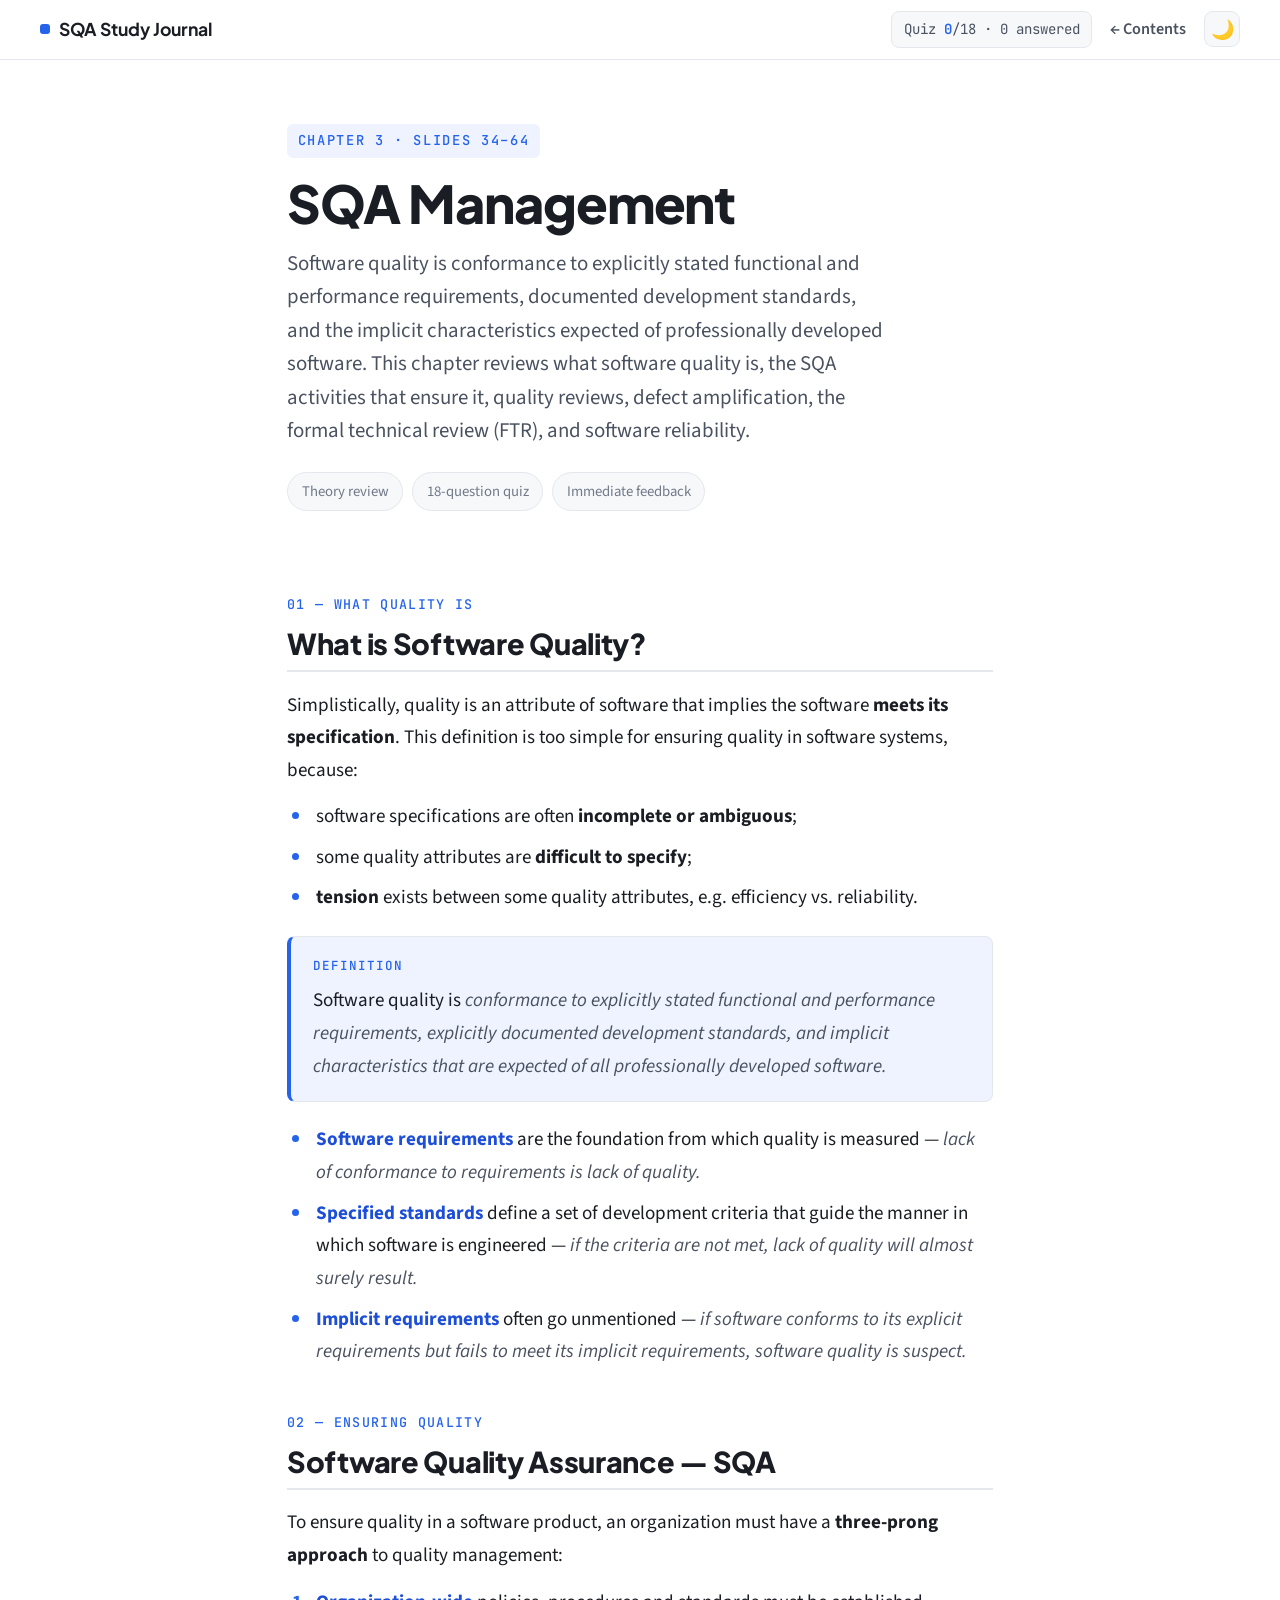
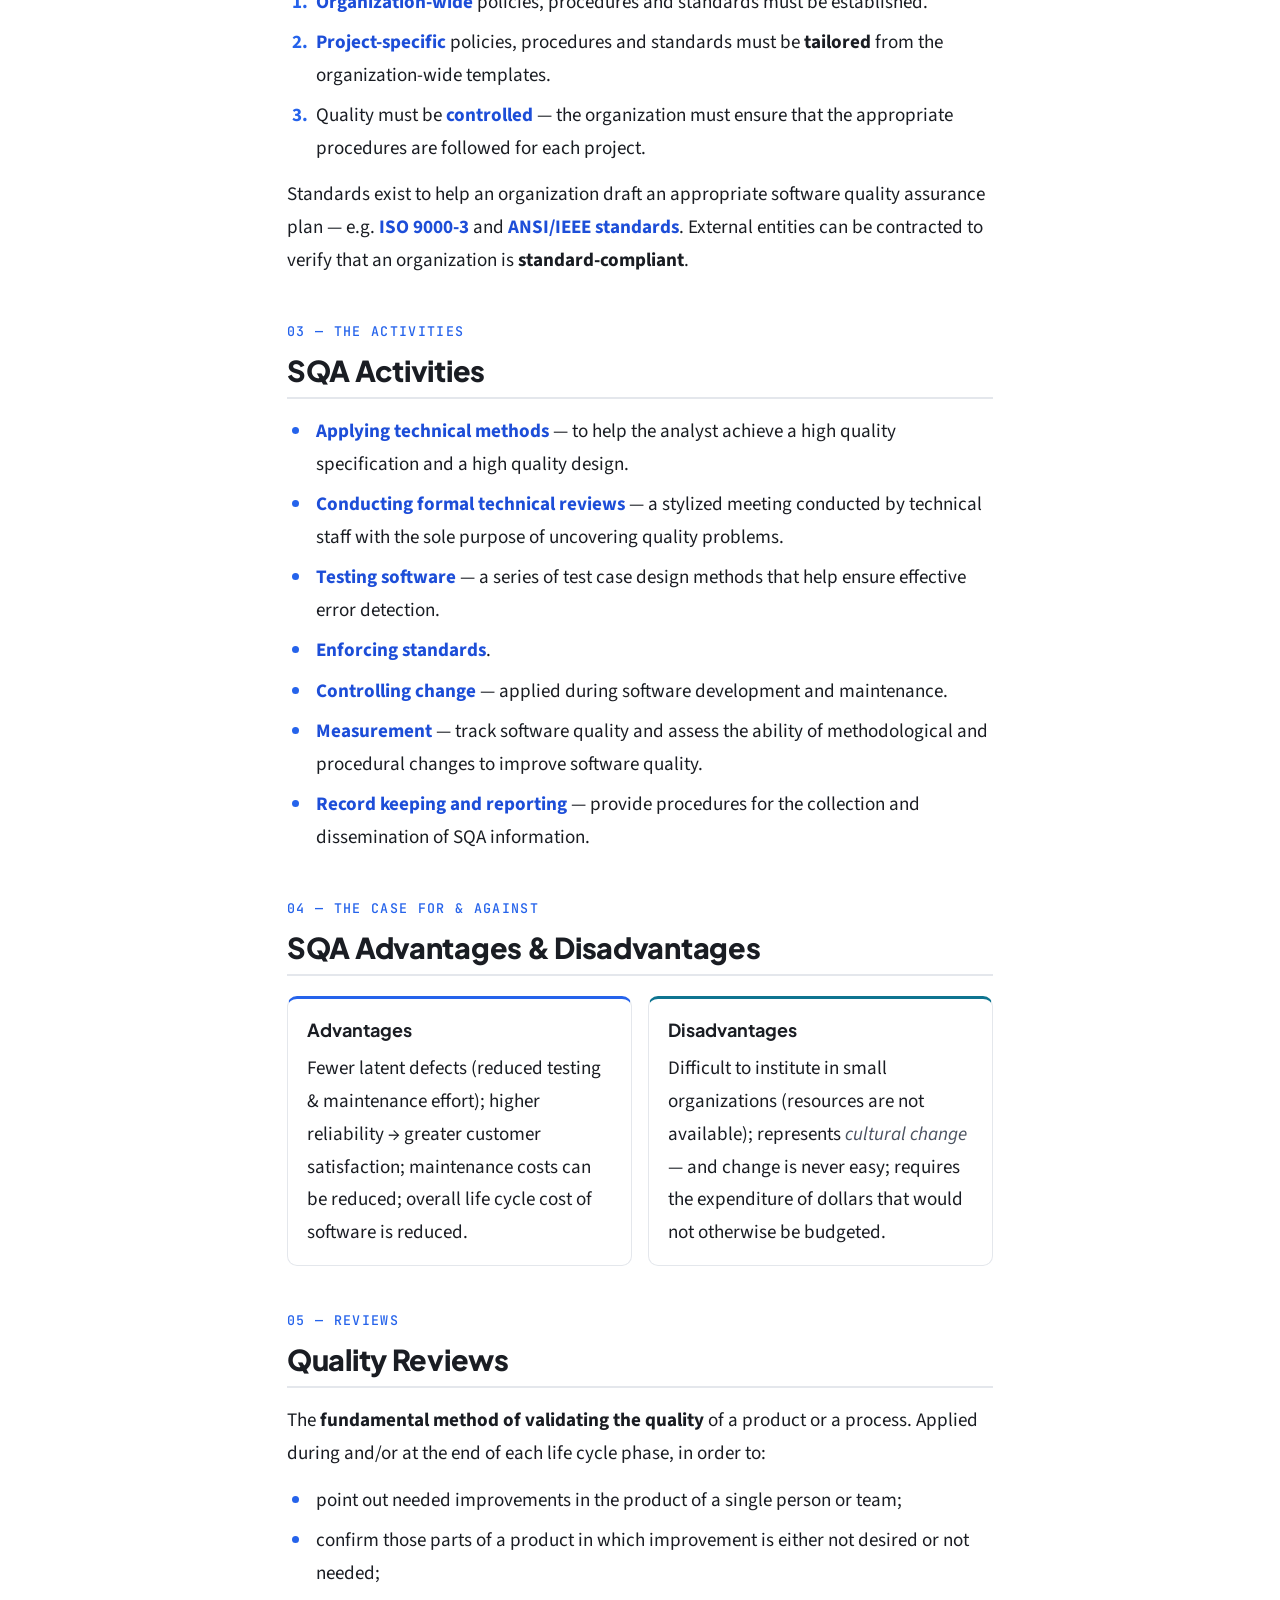
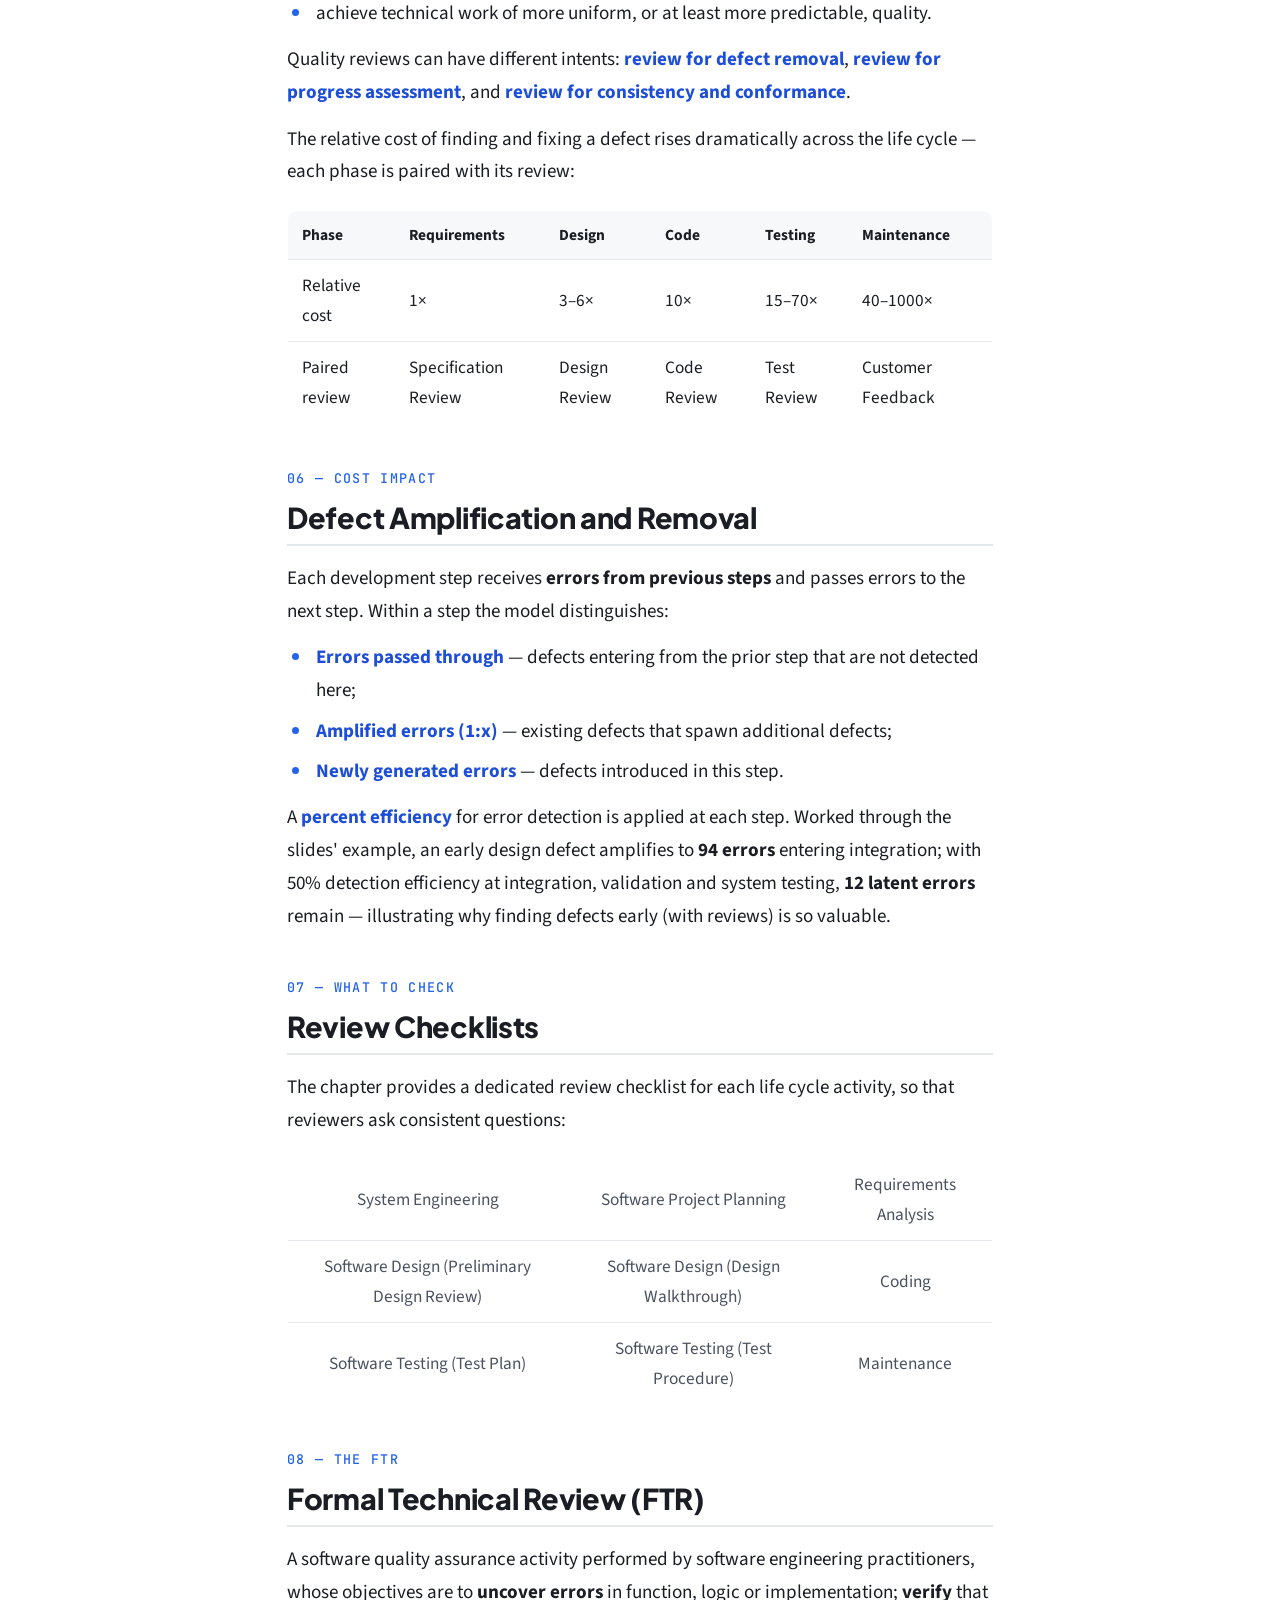
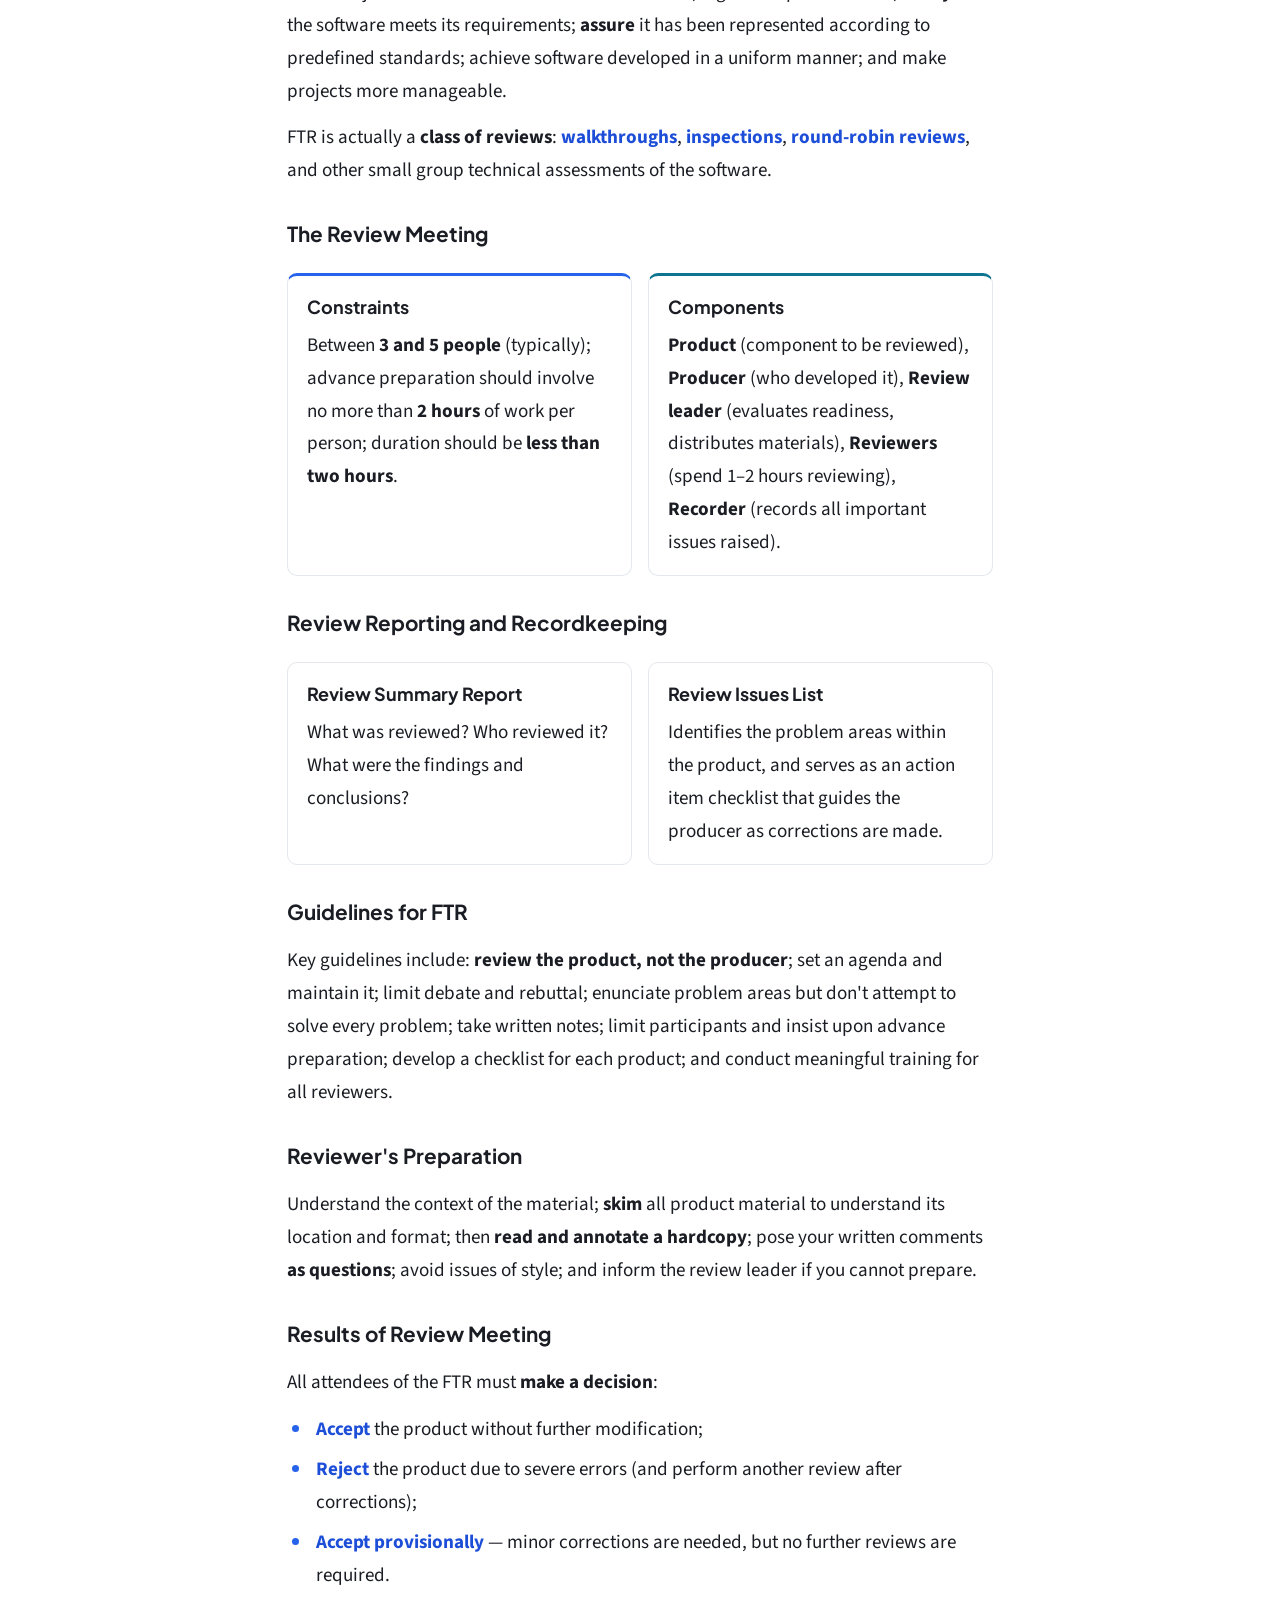
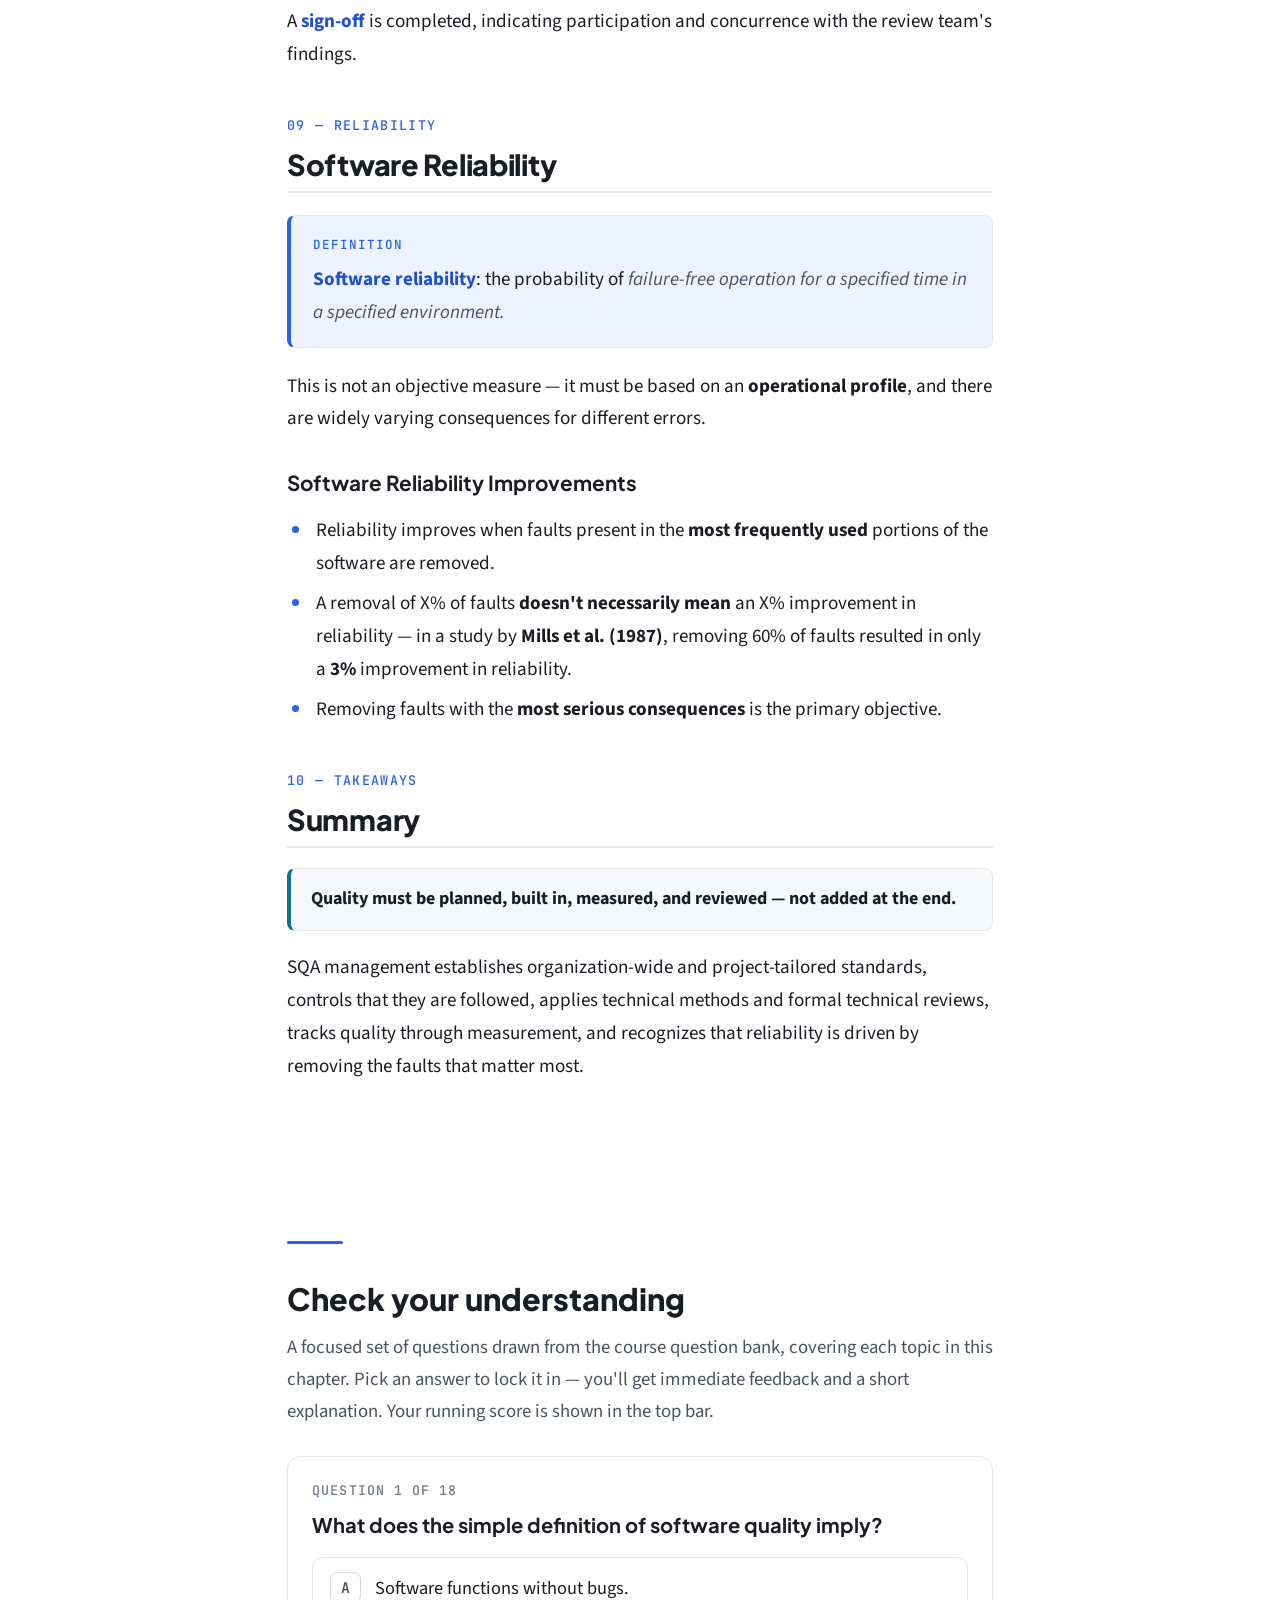
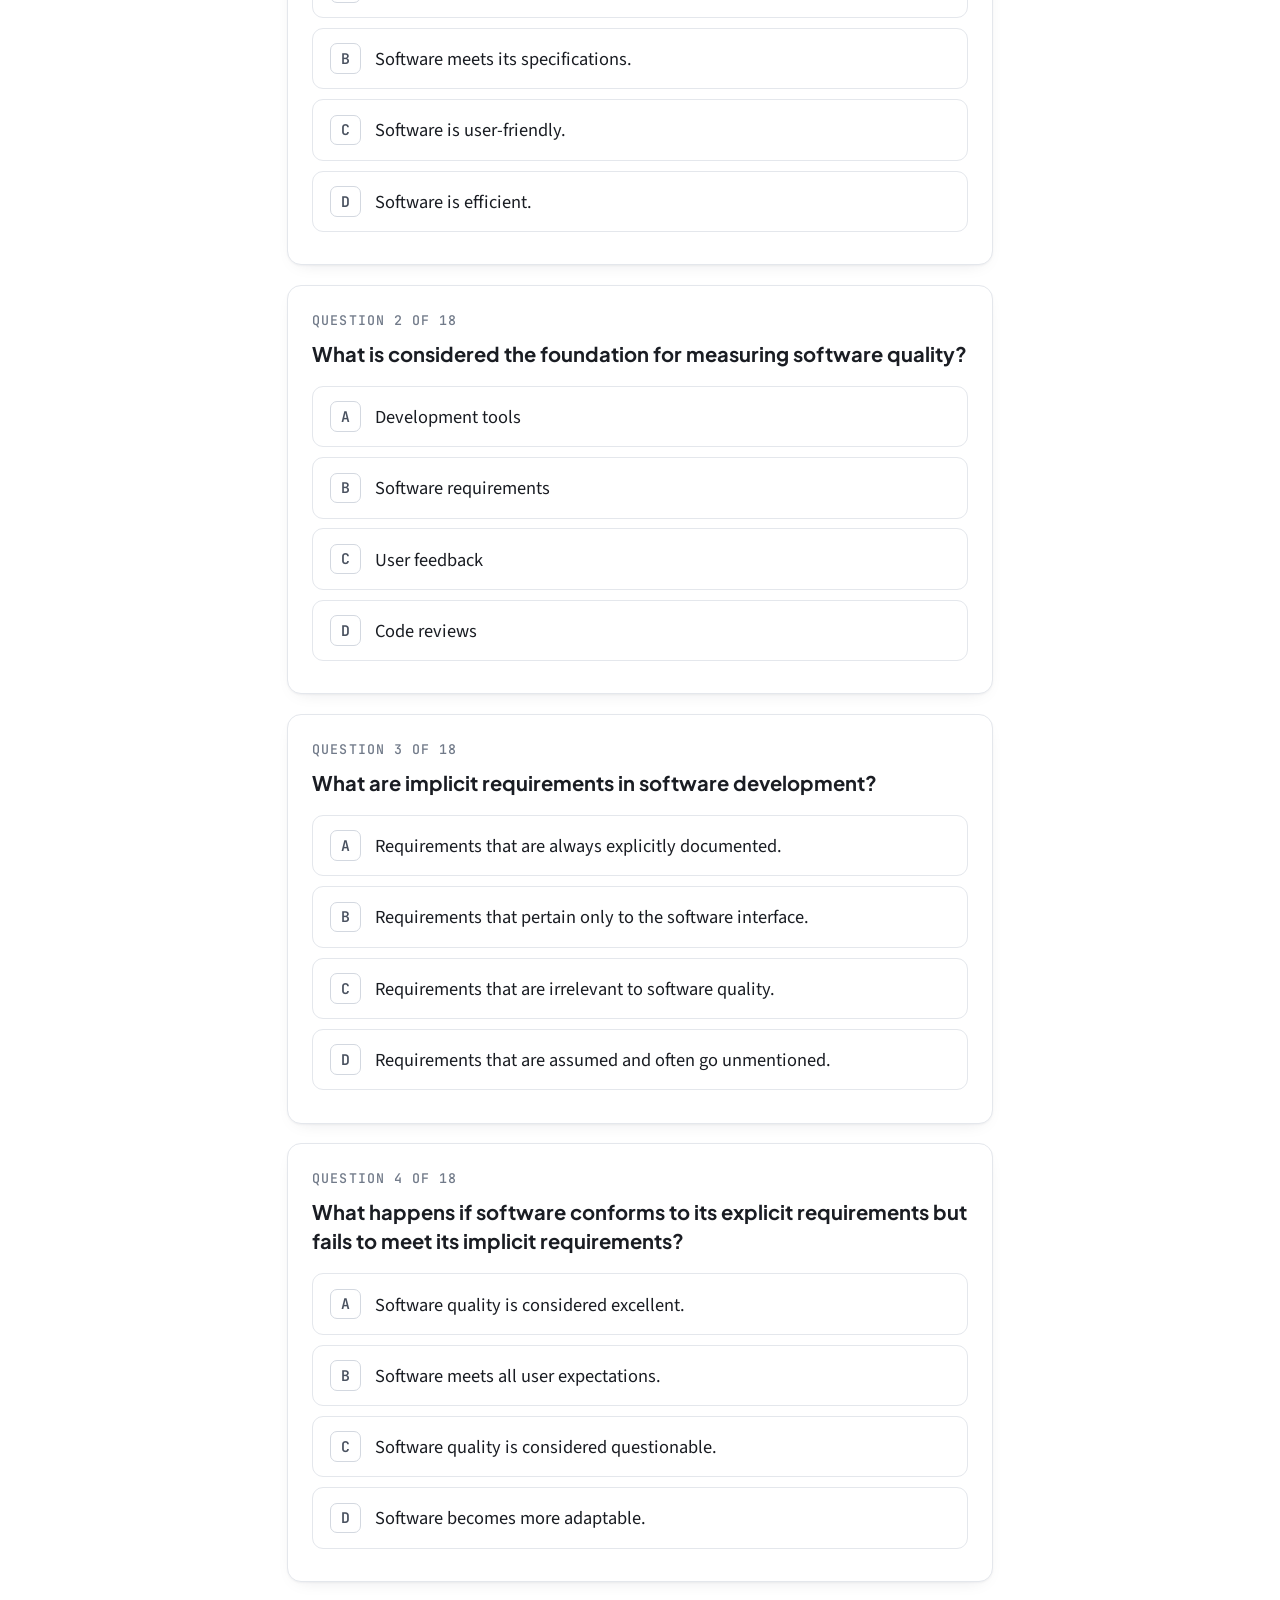
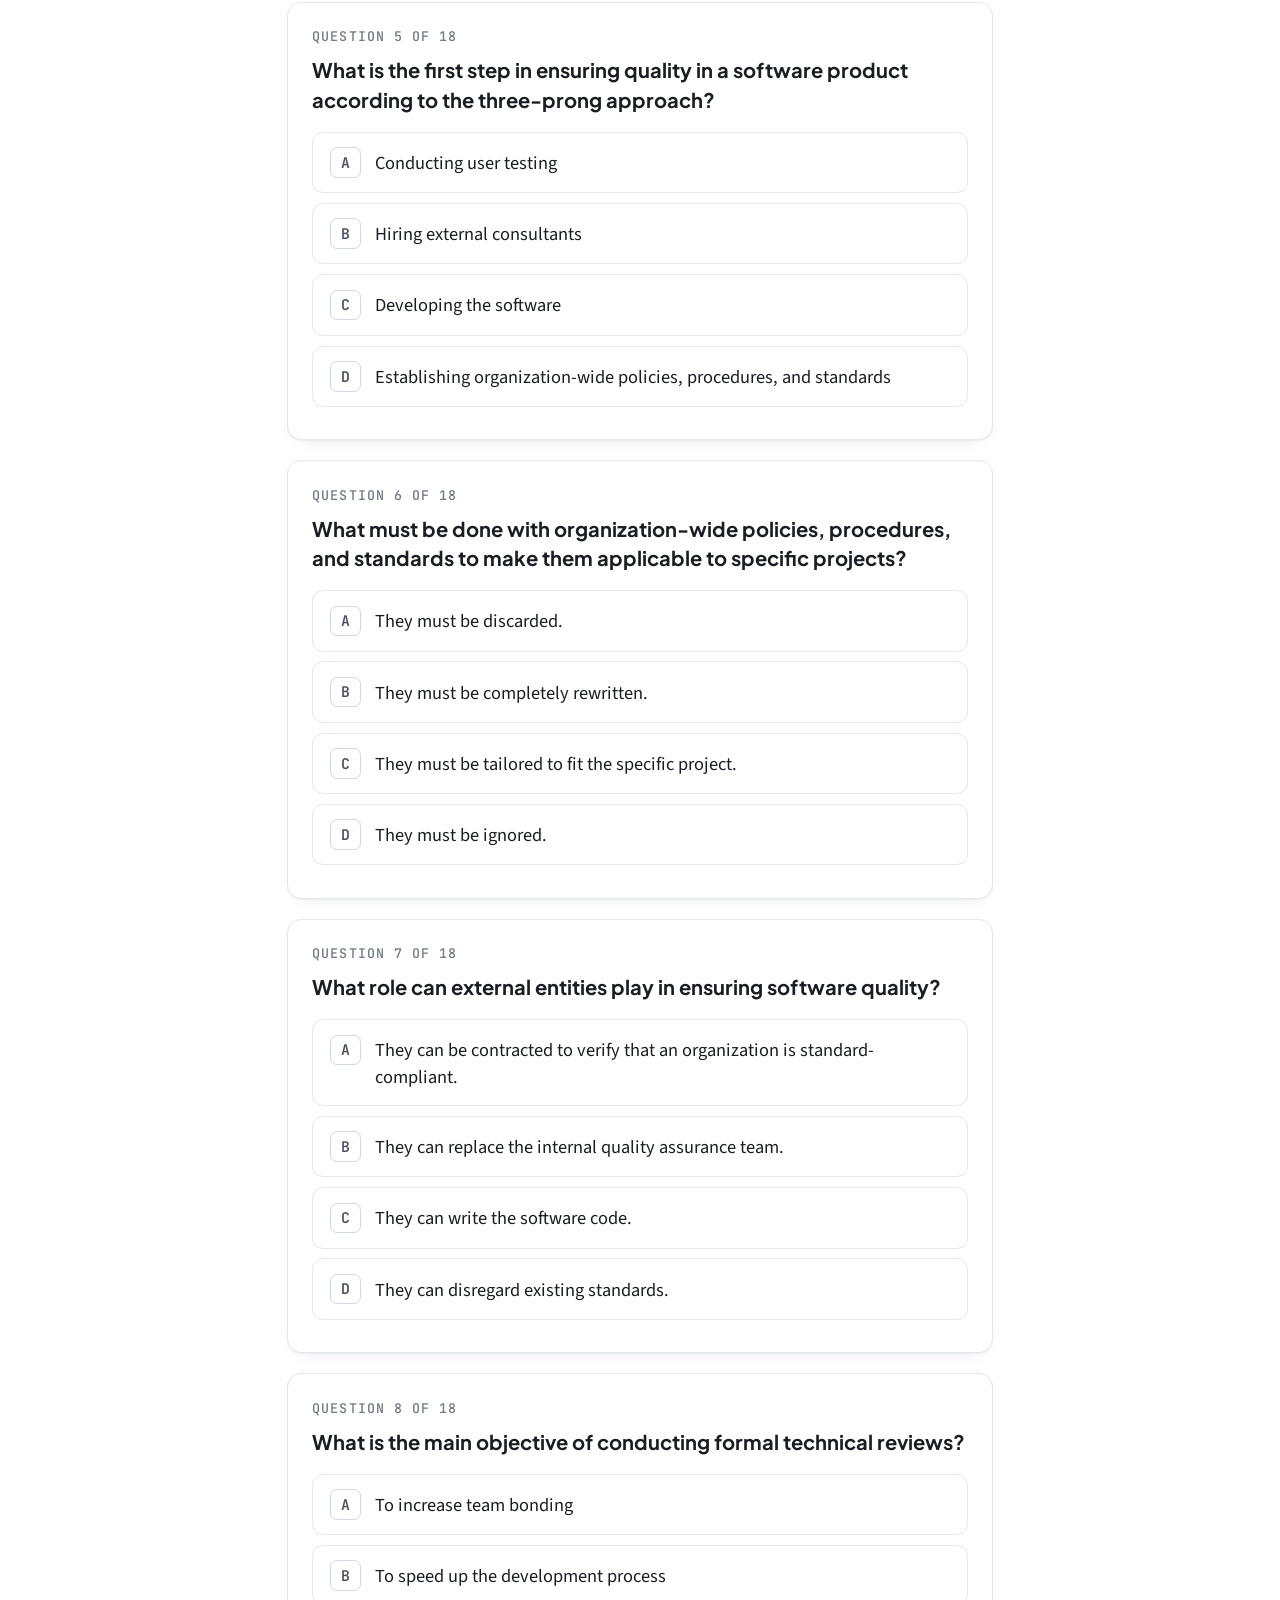
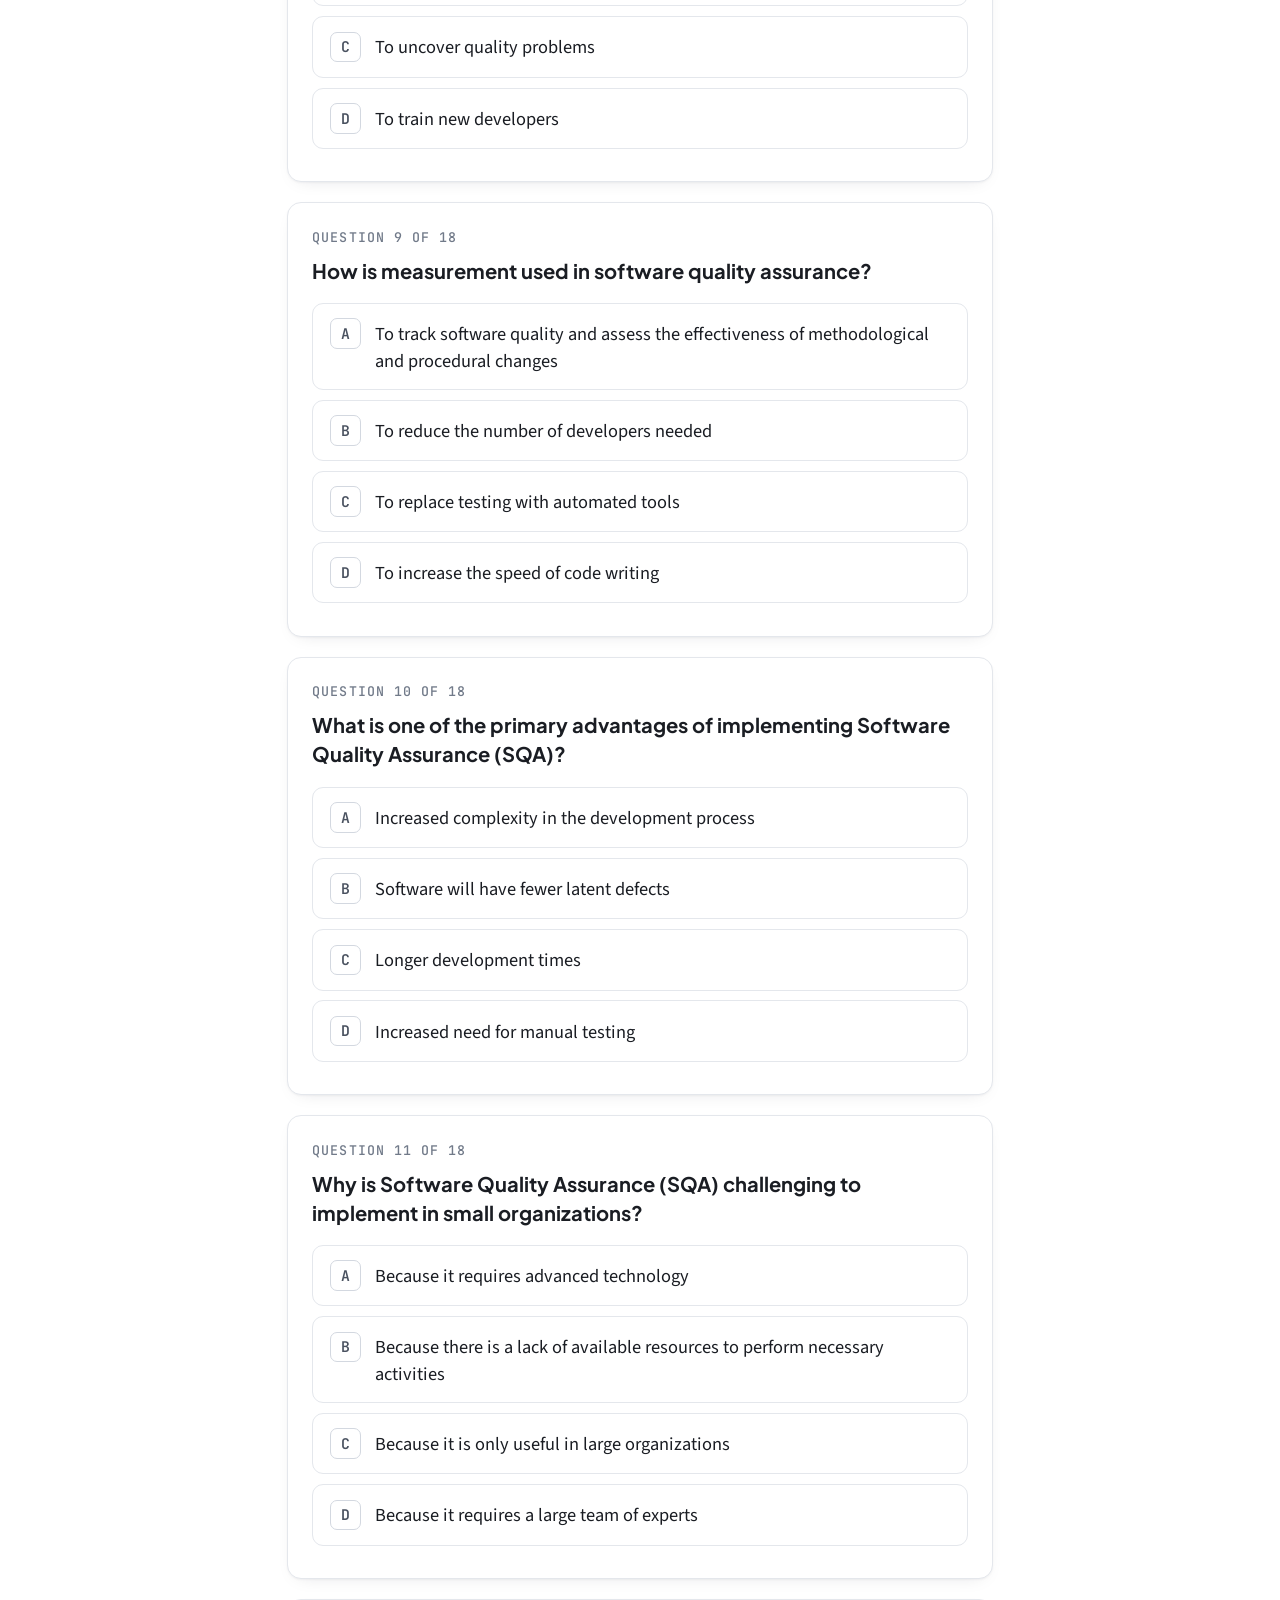
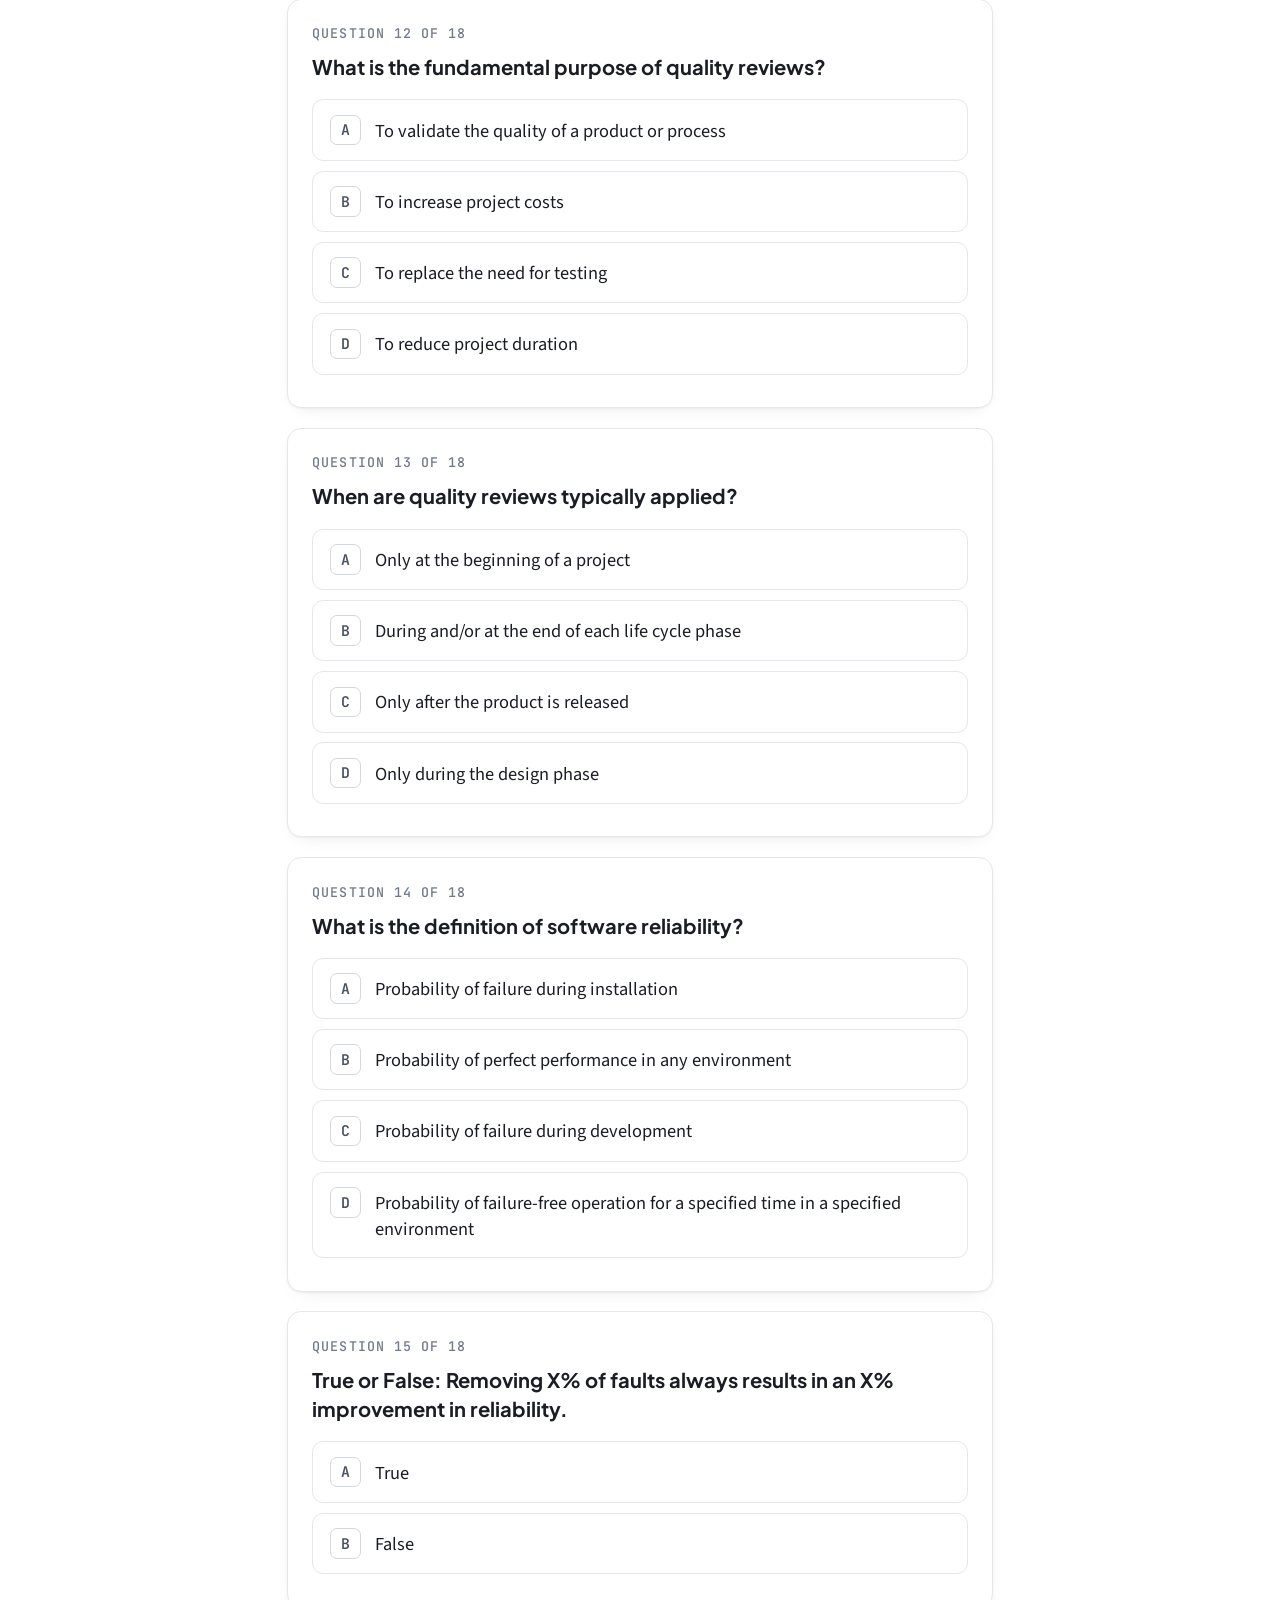
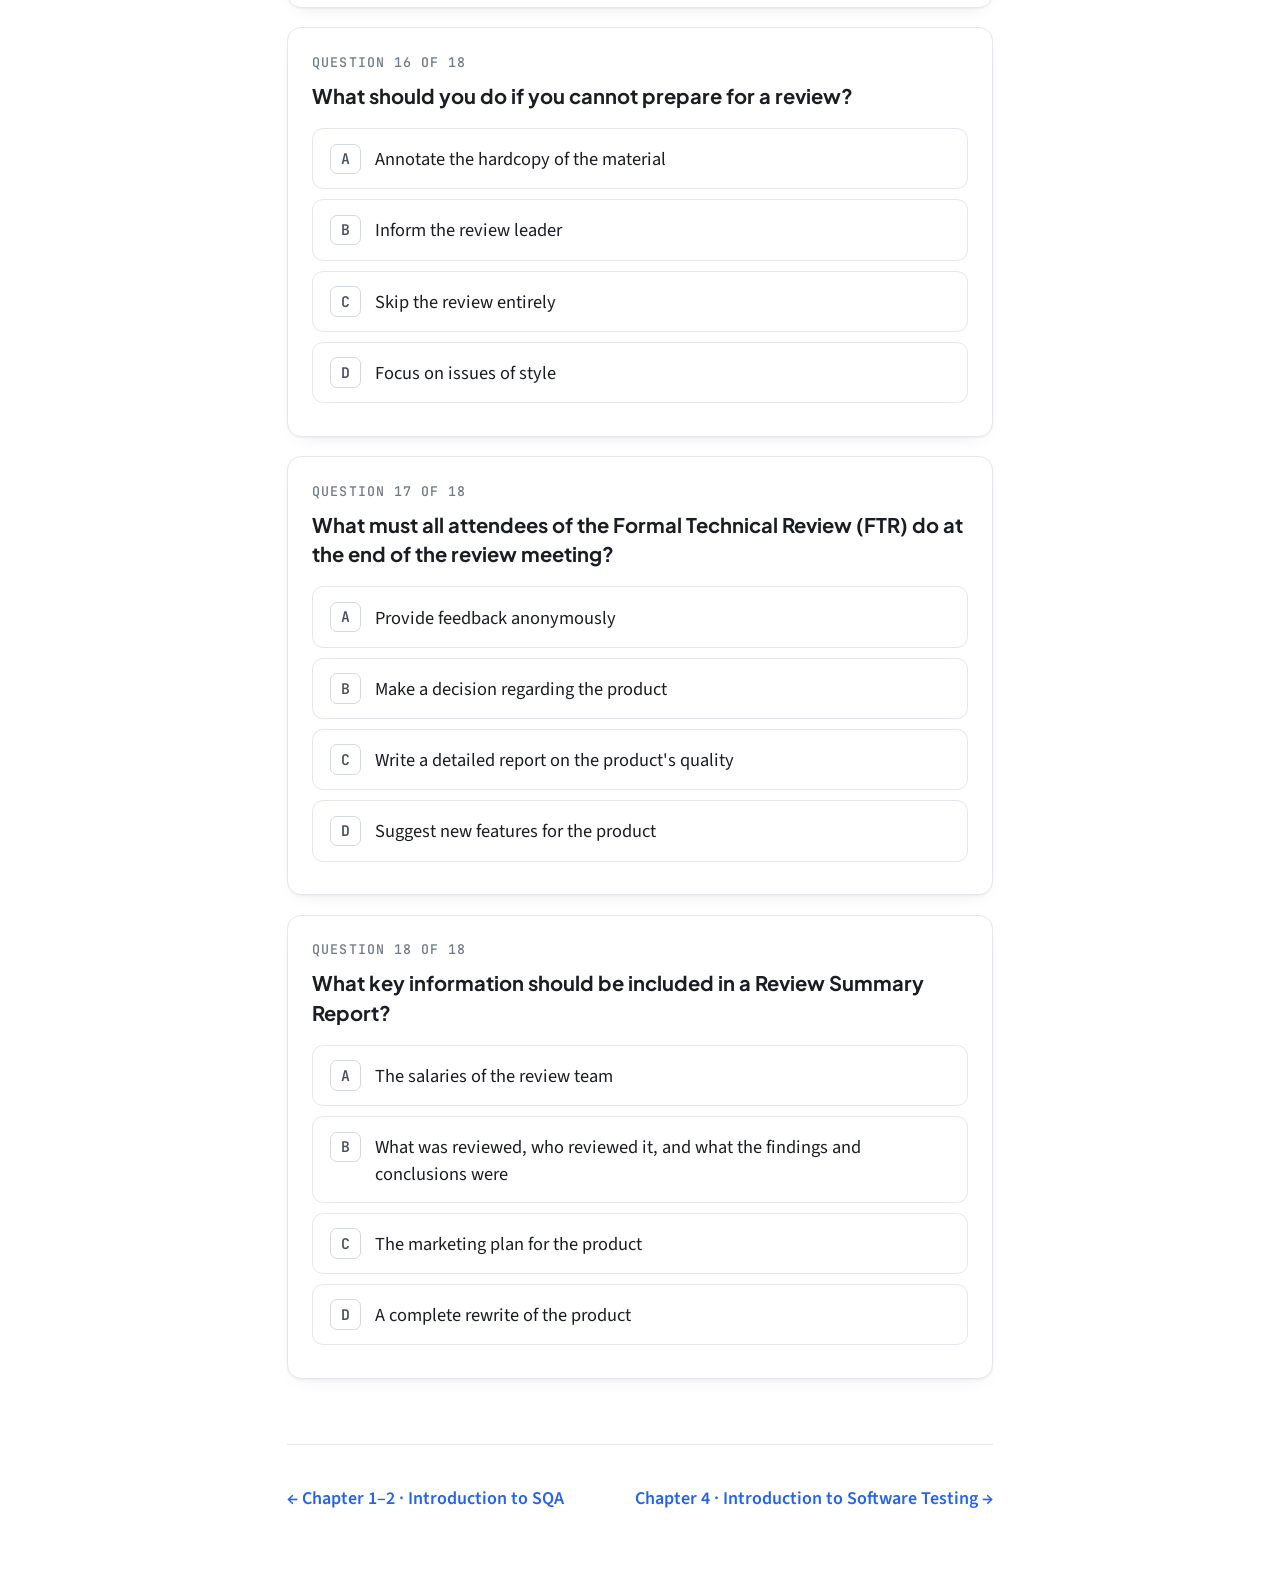
==== chapter-03-sqa-management.html @ 641110a7 "Initial commit Co-Authored-By: Claude Opus 4.8 (1M context) <noreply@anthropic.com>" ====
<!DOCTYPE html>
<html lang="en">
<head>
<meta charset="UTF-8">
<meta name="viewport" content="width=device-width, initial-scale=1.0">
<title>Ch.3 · SQA Management — SQA Study Journal</title>
<link rel="stylesheet" href="styles.css">
<script src="theme.js"></script>
</head>
<body>
<div class="reading-progress" id="rprog"></div>

<header class="topbar">
  <a class="brand" href="index.html"><span class="dot"></span>SQA&nbsp;Study&nbsp;Journal</a>
  <span class="spacer"></span>
  <span class="score-chip" id="scoreChip">Quiz <b>0</b>/0</span>
  <a class="back" href="index.html">← Contents</a>
  <button class="theme-toggle" id="themeToggle" type="button" aria-label="Chuyển Sáng/Tối" title="Sáng / Tối">
    <span class="moon">🌙</span><span class="sun">☀️</span>
  </button>
</header>

<main class="wrap">

  <!-- ===================== HERO ===================== -->
  <section class="hero reveal">
    <p class="eyebrow">Chapter 3 · Slides 34–64</p>
    <h1>SQA Management</h1>
    <p class="lede">Software quality is conformance to explicitly stated functional and
       performance requirements, documented development standards, and the implicit
       characteristics expected of professionally developed software. This chapter
       reviews what software quality is, the SQA activities that ensure it, quality
       reviews, defect amplification, the formal technical review (FTR), and software
       reliability.</p>
    <div class="meta">
      <span>Theory review</span>
      <span>18-question quiz</span>
      <span>Immediate feedback</span>
    </div>
  </section>

  <!-- ===================== THEORY ===================== -->
  <article class="theory">

    <section class="sec">
      <p class="kicker">01 — What Quality Is</p>
      <h2>What is Software Quality?</h2>
      <p>Simplistically, quality is an attribute of software that implies the software
         <strong>meets its specification</strong>. This definition is too simple for
         ensuring quality in software systems, because:</p>
      <ul>
        <li>software specifications are often <strong>incomplete or ambiguous</strong>;</li>
        <li>some quality attributes are <strong>difficult to specify</strong>;</li>
        <li><strong>tension</strong> exists between some quality attributes, e.g. efficiency vs. reliability.</li>
      </ul>
      <div class="def">
        <span class="label">Definition</span>
        <p>Software quality is <em>conformance to explicitly stated functional and
           performance requirements, explicitly documented development standards, and
           implicit characteristics that are expected of all professionally developed
           software.</em></p>
      </div>
      <ul>
        <li><span class="term">Software requirements</span> are the foundation from which quality is measured — <em>lack of conformance to requirements is lack of quality.</em></li>
        <li><span class="term">Specified standards</span> define a set of development criteria that guide the manner in which software is engineered — <em>if the criteria are not met, lack of quality will almost surely result.</em></li>
        <li><span class="term">Implicit requirements</span> often go unmentioned — <em>if software conforms to its explicit requirements but fails to meet its implicit requirements, software quality is suspect.</em></li>
      </ul>
    </section>

    <section class="sec">
      <p class="kicker">02 — Ensuring Quality</p>
      <h2>Software Quality Assurance — SQA</h2>
      <p>To ensure quality in a software product, an organization must have a
         <strong>three-prong approach</strong> to quality management:</p>
      <ol>
        <li><span class="term">Organization-wide</span> policies, procedures and standards must be established.</li>
        <li><span class="term">Project-specific</span> policies, procedures and standards must be <strong>tailored</strong> from the organization-wide templates.</li>
        <li>Quality must be <span class="term">controlled</span> — the organization must ensure that the appropriate procedures are followed for each project.</li>
      </ol>
      <p>Standards exist to help an organization draft an appropriate software quality
         assurance plan — e.g. <span class="term">ISO 9000-3</span> and
         <span class="term">ANSI/IEEE standards</span>. External entities can be
         contracted to verify that an organization is <strong>standard-compliant</strong>.</p>
    </section>

    <section class="sec">
      <p class="kicker">03 — The Activities</p>
      <h2>SQA Activities</h2>
      <ul>
        <li><span class="term">Applying technical methods</span> — to help the analyst achieve a high quality specification and a high quality design.</li>
        <li><span class="term">Conducting formal technical reviews</span> — a stylized meeting conducted by technical staff with the sole purpose of uncovering quality problems.</li>
        <li><span class="term">Testing software</span> — a series of test case design methods that help ensure effective error detection.</li>
        <li><span class="term">Enforcing standards</span>.</li>
        <li><span class="term">Controlling change</span> — applied during software development and maintenance.</li>
        <li><span class="term">Measurement</span> — track software quality and assess the ability of methodological and procedural changes to improve software quality.</li>
        <li><span class="term">Record keeping and reporting</span> — provide procedures for the collection and dissemination of SQA information.</li>
      </ul>
    </section>

    <section class="sec">
      <p class="kicker">04 — The Case For &amp; Against</p>
      <h2>SQA Advantages &amp; Disadvantages</h2>
      <div class="duo">
        <div class="box accent"><h4>Advantages</h4>
          Fewer latent defects (reduced testing &amp; maintenance effort); higher
          reliability → greater customer satisfaction; maintenance costs can be reduced;
          overall life cycle cost of software is reduced.</div>
        <div class="box teal"><h4>Disadvantages</h4>
          Difficult to institute in small organizations (resources are not available);
          represents <em>cultural change</em> — and change is never easy; requires the
          expenditure of dollars that would not otherwise be budgeted.</div>
      </div>
    </section>

    <section class="sec">
      <p class="kicker">05 — Reviews</p>
      <h2>Quality Reviews</h2>
      <p>The <strong>fundamental method of validating the quality</strong> of a product or
         a process. Applied during and/or at the end of each life cycle phase, in order to:</p>
      <ul>
        <li>point out needed improvements in the product of a single person or team;</li>
        <li>confirm those parts of a product in which improvement is either not desired or not needed;</li>
        <li>achieve technical work of more uniform, or at least more predictable, quality.</li>
      </ul>
      <p>Quality reviews can have different intents: <span class="term">review for defect
         removal</span>, <span class="term">review for progress assessment</span>, and
         <span class="term">review for consistency and conformance</span>.</p>
      <p>The relative cost of finding and fixing a defect rises dramatically across the
         life cycle — each phase is paired with its review:</p>
      <div class="tbl-wrap">
        <table class="t">
          <thead><tr><th>Phase</th><th>Requirements</th><th>Design</th><th>Code</th><th>Testing</th><th>Maintenance</th></tr></thead>
          <tbody>
            <tr><td>Relative cost</td><td>1×</td><td>3–6×</td><td>10×</td><td>15–70×</td><td>40–1000×</td></tr>
            <tr><td>Paired review</td><td>Specification Review</td><td>Design Review</td><td>Code Review</td><td>Test Review</td><td>Customer Feedback</td></tr>
          </tbody>
        </table>
      </div>
    </section>

    <section class="sec">
      <p class="kicker">06 — Cost Impact</p>
      <h2>Defect Amplification and Removal</h2>
      <p>Each development step receives <strong>errors from previous steps</strong> and
         passes errors to the next step. Within a step the model distinguishes:</p>
      <ul>
        <li><span class="term">Errors passed through</span> — defects entering from the prior step that are not detected here;</li>
        <li><span class="term">Amplified errors (1:x)</span> — existing defects that spawn additional defects;</li>
        <li><span class="term">Newly generated errors</span> — defects introduced in this step.</li>
      </ul>
      <p>A <span class="term">percent efficiency</span> for error detection is applied at
         each step. Worked through the slides' example, an early design defect amplifies
         to <strong>94 errors</strong> entering integration; with 50% detection efficiency
         at integration, validation and system testing, <strong>12 latent errors</strong>
         remain — illustrating why finding defects early (with reviews) is so valuable.</p>
    </section>

    <section class="sec">
      <p class="kicker">07 — What to Check</p>
      <h2>Review Checklists</h2>
      <p>The chapter provides a dedicated review checklist for each life cycle activity, so
         that reviewers ask consistent questions:</p>
      <div class="tbl-wrap">
        <table class="t grid">
          <tbody>
            <tr><td>System Engineering</td><td>Software Project Planning</td><td>Requirements Analysis</td></tr>
            <tr><td>Software Design (Preliminary Design Review)</td><td>Software Design (Design Walkthrough)</td><td>Coding</td></tr>
            <tr><td>Software Testing (Test Plan)</td><td>Software Testing (Test Procedure)</td><td>Maintenance</td></tr>
          </tbody>
        </table>
      </div>
    </section>

    <section class="sec">
      <p class="kicker">08 — The FTR</p>
      <h2>Formal Technical Review (FTR)</h2>
      <p>A software quality assurance activity performed by software engineering
         practitioners, whose objectives are to <strong>uncover errors</strong> in
         function, logic or implementation; <strong>verify</strong> that the software meets
         its requirements; <strong>assure</strong> it has been represented according to
         predefined standards; achieve software developed in a uniform manner; and make
         projects more manageable.</p>
      <p>FTR is actually a <strong>class of reviews</strong>:
         <span class="term">walkthroughs</span>, <span class="term">inspections</span>,
         <span class="term">round-robin reviews</span>, and other small group technical
         assessments of the software.</p>

      <h3>The Review Meeting</h3>
      <div class="duo">
        <div class="box accent"><h4>Constraints</h4>
          Between <strong>3 and 5 people</strong> (typically); advance preparation should
          involve no more than <strong>2 hours</strong> of work per person; duration should
          be <strong>less than two hours</strong>.</div>
        <div class="box teal"><h4>Components</h4>
          <strong>Product</strong> (component to be reviewed), <strong>Producer</strong>
          (who developed it), <strong>Review leader</strong> (evaluates readiness,
          distributes materials), <strong>Reviewers</strong> (spend 1–2 hours reviewing),
          <strong>Recorder</strong> (records all important issues raised).</div>
      </div>

      <h3>Review Reporting and Recordkeeping</h3>
      <div class="duo">
        <div class="box"><h4>Review Summary Report</h4>
          What was reviewed? Who reviewed it? What were the findings and conclusions?</div>
        <div class="box"><h4>Review Issues List</h4>
          Identifies the problem areas within the product, and serves as an action item
          checklist that guides the producer as corrections are made.</div>
      </div>

      <h3>Guidelines for FTR</h3>
      <p>Key guidelines include: <strong>review the product, not the producer</strong>;
         set an agenda and maintain it; limit debate and rebuttal; enunciate problem areas
         but don't attempt to solve every problem; take written notes; limit participants
         and insist upon advance preparation; develop a checklist for each product; and
         conduct meaningful training for all reviewers.</p>

      <h3>Reviewer's Preparation</h3>
      <p>Understand the context of the material; <strong>skim</strong> all product material
         to understand its location and format; then <strong>read and annotate a
         hardcopy</strong>; pose your written comments <strong>as questions</strong>; avoid
         issues of style; and inform the review leader if you cannot prepare.</p>

      <h3>Results of Review Meeting</h3>
      <p>All attendees of the FTR must <strong>make a decision</strong>:</p>
      <ul>
        <li><span class="term">Accept</span> the product without further modification;</li>
        <li><span class="term">Reject</span> the product due to severe errors (and perform another review after corrections);</li>
        <li><span class="term">Accept provisionally</span> — minor corrections are needed, but no further reviews are required.</li>
      </ul>
      <p>A <span class="term">sign-off</span> is completed, indicating participation and
         concurrence with the review team's findings.</p>
    </section>

    <section class="sec">
      <p class="kicker">09 — Reliability</p>
      <h2>Software Reliability</h2>
      <div class="def">
        <span class="label">Definition</span>
        <p><span class="term">Software reliability</span>: the probability of
           <em>failure-free operation for a specified time in a specified environment.</em></p>
      </div>
      <p>This is not an objective measure — it must be based on an <strong>operational
         profile</strong>, and there are widely varying consequences for different errors.</p>
      <h3>Software Reliability Improvements</h3>
      <ul>
        <li>Reliability improves when faults present in the <strong>most frequently used</strong> portions of the software are removed.</li>
        <li>A removal of X% of faults <strong>doesn't necessarily mean</strong> an X% improvement in reliability — in a study by <strong>Mills et al. (1987)</strong>, removing 60% of faults resulted in only a <strong>3%</strong> improvement in reliability.</li>
        <li>Removing faults with the <strong>most serious consequences</strong> is the primary objective.</li>
      </ul>
    </section>

    <section class="sec">
      <p class="kicker">10 — Takeaways</p>
      <h2>Summary</h2>
      <div class="note"><b>Quality must be planned, built in, measured, and reviewed — not added at the end.</b></div>
      <p>SQA management establishes organization-wide and project-tailored standards,
         controls that they are followed, applies technical methods and formal technical
         reviews, tracks quality through measurement, and recognizes that reliability is
         driven by removing the faults that matter most.</p>
    </section>
  </article>

  <!-- ===================== QUIZ ===================== -->
  <section class="quiz-sec">
    <div class="quiz-head">
      <h2>Check your understanding</h2>
    </div>
    <p class="quiz-intro">A focused set of questions drawn from the course question bank,
       covering each topic in this chapter. Pick an answer to lock it in — you'll get
       immediate feedback and a short explanation. Your running score is shown in the top bar.</p>

    <div id="quiz"></div>

    <div class="results" id="results">
      <div class="ring"><i>0%</i></div>
      <div class="msg">
        <h3>You scored 0 / 0</h3>
        <p>Review and try again any time.</p>
      </div>
      <button class="btn" onclick="location.reload()">Retake quiz ↺</button>
    </div>
  </section>

  <nav class="footnav">
    <a href="chapter-01-intro-to-sqa.html">← Chapter 1–2 · Introduction to SQA</a>
    <a href="chapter-04-intro-to-testing.html">Chapter 4 · Introduction to Software Testing →</a>
  </nav>
</main>

<script>
window.STUDY = {
  quiz: [
    {
      q: "What does the simple definition of software quality imply?",
      options: [
        "Software functions without bugs.",
        "Software meets its specifications.",
        "Software is user-friendly.",
        "Software is efficient."
      ],
      answer: 1,
      explain: "Simplistically, quality is an attribute of software that implies the software <strong>meets its specification</strong>. The slides note this definition is too simple for ensuring quality."
    },
    {
      q: "What is considered the foundation for measuring software quality?",
      options: [ "Development tools", "Software requirements", "User feedback", "Code reviews" ],
      answer: 1,
      explain: "<strong>Software requirements are the foundation from which quality is measured</strong> — lack of conformance to requirements is lack of quality."
    },
    {
      q: "What are implicit requirements in software development?",
      options: [
        "Requirements that are always explicitly documented.",
        "Requirements that pertain only to the software interface.",
        "Requirements that are irrelevant to software quality.",
        "Requirements that are assumed and often go unmentioned."
      ],
      answer: 3,
      explain: "There is a set of <strong>implicit requirements that often goes unmentioned</strong> — yet are expected of all professionally developed software."
    },
    {
      q: "What happens if software conforms to its explicit requirements but fails to meet its implicit requirements?",
      options: [
        "Software quality is considered excellent.",
        "Software meets all user expectations.",
        "Software quality is considered questionable.",
        "Software becomes more adaptable."
      ],
      answer: 2,
      explain: "If software conforms to its explicit requirements but fails to meet its implicit requirements, <strong>software quality is suspect</strong> (questionable)."
    },
    {
      q: "What is the first step in ensuring quality in a software product according to the three-prong approach?",
      options: [
        "Conducting user testing",
        "Hiring external consultants",
        "Developing the software",
        "Establishing organization-wide policies, procedures, and standards"
      ],
      answer: 3,
      explain: "The three-prong approach begins with establishing <strong>organization-wide policies, procedures and standards</strong>, which are then tailored per project and controlled."
    },
    {
      q: "What must be done with organization-wide policies, procedures, and standards to make them applicable to specific projects?",
      options: [
        "They must be discarded.",
        "They must be completely rewritten.",
        "They must be tailored to fit the specific project.",
        "They must be ignored."
      ],
      answer: 2,
      explain: "Project-specific policies, procedures and standards must be <strong>tailored from the organization-wide templates</strong>."
    },
    {
      q: "What role can external entities play in ensuring software quality?",
      options: [
        "They can be contracted to verify that an organization is standard-compliant.",
        "They can replace the internal quality assurance team.",
        "They can write the software code.",
        "They can disregard existing standards."
      ],
      answer: 0,
      explain: "<strong>External entities can be contracted to verify that an organization is standard-compliant.</strong>"
    },
    {
      q: "What is the main objective of conducting formal technical reviews?",
      options: [
        "To increase team bonding",
        "To speed up the development process",
        "To uncover quality problems",
        "To train new developers"
      ],
      answer: 2,
      explain: "A formal technical review is a stylized meeting conducted by technical staff with the <strong>sole purpose of uncovering quality problems</strong>."
    },
    {
      q: "How is measurement used in software quality assurance?",
      options: [
        "To track software quality and assess the effectiveness of methodological and procedural changes",
        "To reduce the number of developers needed",
        "To replace testing with automated tools",
        "To increase the speed of code writing"
      ],
      answer: 0,
      explain: "Measurement is used to <strong>track software quality and assess the ability of methodological and procedural changes to improve software quality</strong>."
    },
    {
      q: "What is one of the primary advantages of implementing Software Quality Assurance (SQA)?",
      options: [
        "Increased complexity in the development process",
        "Software will have fewer latent defects",
        "Longer development times",
        "Increased need for manual testing"
      ],
      answer: 1,
      explain: "An SQA advantage: <strong>software will have fewer latent defects</strong>, reducing effort and time spent during testing and maintenance."
    },
    {
      q: "Why is Software Quality Assurance (SQA) challenging to implement in small organizations?",
      options: [
        "Because it requires advanced technology",
        "Because there is a lack of available resources to perform necessary activities",
        "Because it is only useful in large organizations",
        "Because it requires a large team of experts"
      ],
      answer: 1,
      explain: "It is difficult to institute in small organizations, <strong>where available resources to perform necessary activities are not available</strong>."
    },
    {
      q: "What is the fundamental purpose of quality reviews?",
      options: [
        "To validate the quality of a product or process",
        "To increase project costs",
        "To replace the need for testing",
        "To reduce project duration"
      ],
      answer: 0,
      explain: "Quality reviews are <strong>the fundamental method of validating the quality of a product or a process</strong>."
    },
    {
      q: "When are quality reviews typically applied?",
      options: [
        "Only at the beginning of a project",
        "During and/or at the end of each life cycle phase",
        "Only after the product is released",
        "Only during the design phase"
      ],
      answer: 1,
      explain: "Quality reviews are applied <strong>during and/or at the end of each life cycle phase</strong>."
    },
    {
      q: "What is the definition of software reliability?",
      options: [
        "Probability of failure during installation",
        "Probability of perfect performance in any environment",
        "Probability of failure during development",
        "Probability of failure-free operation for a specified time in a specified environment"
      ],
      answer: 3,
      explain: "Software reliability is the <strong>probability of failure-free operation for a specified time in a specified environment</strong>."
    },
    {
      q: "True or False: Removing X% of faults always results in an X% improvement in reliability.",
      options: [ "True", "False" ],
      answer: 1,
      explain: "<strong>False.</strong> A removal of X% of faults doesn't necessarily mean an X% improvement in reliability — Mills et al. (1987) found removing 60% of faults gave only a 3% improvement."
    },
    {
      q: "What should you do if you cannot prepare for a review?",
      options: [
        "Annotate the hardcopy of the material",
        "Inform the review leader",
        "Skip the review entirely",
        "Focus on issues of style"
      ],
      answer: 1,
      explain: "Reviewer's preparation: <strong>inform the review leader if you cannot prepare</strong>."
    },
    {
      q: "What must all attendees of the Formal Technical Review (FTR) do at the end of the review meeting?",
      options: [
        "Provide feedback anonymously",
        "Make a decision regarding the product",
        "Write a detailed report on the product's quality",
        "Suggest new features for the product"
      ],
      answer: 1,
      explain: "All attendees of the FTR must <strong>make a decision</strong>: accept, reject, or accept provisionally."
    },
    {
      q: "What key information should be included in a Review Summary Report?",
      options: [
        "The salaries of the review team",
        "What was reviewed, who reviewed it, and what the findings and conclusions were",
        "The marketing plan for the product",
        "A complete rewrite of the product"
      ],
      answer: 1,
      explain: "The Review Summary Report answers: <strong>What was reviewed? Who reviewed it? What were the findings and conclusions?</strong>"
    }
  ]
};
</script>
<script src="quiz.js"></script>
</body>
</html>
---- styles.css ----
/* =========================================================================
   SQA Study Journal — v2 stylesheet
   Goal: maximum readability for studying.
   Light, clean, high-contrast. Sans-serif. Larger type, roomy line-height.
   Blue accent. Includes a dark theme via [data-theme="dark"].
   ========================================================================= */

@import url('https://fonts.googleapis.com/css2?family=Plus+Jakarta+Sans:wght@500;600;700;800&family=Source+Sans+3:ital,wght@0,400;0,600;0,700;1,400&family=JetBrains+Mono:wght@400;500&display=swap');

/* ---------- LIGHT (default) ---------- */
:root {
  --bg:        #ffffff;
  --bg-2:      #f6f8fa;
  --surface:   #ffffff;
  --text:      #1a1d23;
  --text-2:    #4a5260;
  --text-3:    #717a89;
  --border:    #e4e7ec;
  --border-2:  #d3d8e0;

  --accent:     #2563eb;
  --accent-dk:  #1d4ed8;
  --accent-soft:#eef3ff;
  --teal:       #0e7490;

  --correct:    #16a34a;
  --correct-bg: #ecfdf3;
  --correct-bd: #b9e6c5;
  --wrong:      #dc2626;
  --wrong-bg:   #fef2f2;
  --wrong-bd:   #f3c6c2;

  --code-bg:    #1e293b;
  --code-fg:    #e6edf6;

  --font-head: 'Plus Jakarta Sans', system-ui, sans-serif;
  --font-body: 'Source Sans 3', system-ui, -apple-system, sans-serif;
  --font-mono: 'JetBrains Mono', ui-monospace, 'Courier New', monospace;

  --col: 760px;
  --shadow: 0 1px 2px rgba(16,24,40,.04), 0 6px 20px -12px rgba(16,24,40,.18);

  /* backward-compatible aliases (so existing markup keeps working) */
  --display: var(--font-head);
  --ink: var(--text); --ink-soft: var(--text-2); --ink-faint: var(--text-3);
  --paper: var(--bg); --paper-2: var(--bg-2); --card: var(--surface);
  --rule: var(--border); --rule-soft: var(--border); --accent-2: var(--teal);
  --gold: var(--accent);
}

/* ---------- DARK ---------- */
[data-theme="dark"] {
  --bg:        #0f1521;
  --bg-2:      #151d2b;
  --surface:   #18202f;
  --text:      #e7ebf2;
  --text-2:    #aab4c5;
  --text-3:    #7e8799;
  --border:    #283142;
  --border-2:  #36415480;

  --accent:     #5b9dff;
  --accent-dk:  #87b6ff;
  --accent-soft:#15233b;
  --teal:       #3fb8c9;

  --correct:    #34d399;
  --correct-bg: #112418;
  --correct-bd: #245741;
  --wrong:      #f87171;
  --wrong-bg:   #271717;
  --wrong-bd:   #5a2c2c;

  --code-bg:    #0a1120;
  --code-fg:    #dbe5f3;

  --shadow: 0 1px 2px rgba(0,0,0,.3), 0 8px 24px -14px rgba(0,0,0,.7);
}

* { box-sizing: border-box; }
html { scroll-behavior: smooth; font-size: 18px; }

body {
  margin: 0;
  font-family: var(--font-body);
  font-size: 1rem;
  line-height: 1.72;
  color: var(--text);
  background: var(--bg);
  -webkit-font-smoothing: antialiased;
  text-rendering: optimizeLegibility;
  transition: background .25s ease, color .25s ease;
}

::selection { background: var(--accent-soft); }

/* ---------- top progress + bar ---------- */
.reading-progress {
  position: fixed; top: 0; left: 0; height: 3px; width: 0%;
  background: var(--accent); z-index: 100; transition: width .08s linear;
}

.topbar {
  position: sticky; top: 0; z-index: 50;
  display: flex; align-items: center; gap: 1rem;
  padding: .6rem clamp(1rem, 4vw, 2.2rem);
  background: color-mix(in srgb, var(--bg) 88%, transparent);
  backdrop-filter: blur(10px);
  border-bottom: 1px solid var(--border);
}
.topbar .brand {
  font-family: var(--font-head); font-weight: 700; font-size: .98rem;
  color: var(--text); text-decoration: none;
  display: inline-flex; align-items: center; gap: .55rem;
}
.topbar .brand .dot {
  width: 10px; height: 10px; border-radius: 3px;
  background: var(--accent);
}
.topbar .spacer { flex: 1; }
.topbar a.back {
  font-size: .9rem; color: var(--text-2); text-decoration: none; font-weight: 600;
}
.topbar a.back:hover { color: var(--accent); }

.score-chip {
  font-family: var(--font-mono); font-size: .78rem; color: var(--text-2);
  background: var(--bg-2); border: 1px solid var(--border);
  padding: .3rem .65rem; border-radius: 8px; white-space: nowrap;
}
.score-chip b { color: var(--accent); font-weight: 600; }

.theme-toggle {
  flex: none; width: 36px; height: 36px; border-radius: 9px; cursor: pointer;
  display: grid; place-items: center; font-size: 1.05rem;
  background: var(--bg-2); color: var(--text-2);
  border: 1px solid var(--border); transition: .18s;
}
.theme-toggle:hover { color: var(--accent); border-color: var(--accent); }
.theme-toggle .sun { display: none; }
.theme-toggle .moon { display: block; }
[data-theme="dark"] .theme-toggle .sun { display: block; }
[data-theme="dark"] .theme-toggle .moon { display: none; }

/* ---------- layout ---------- */
.wrap { max-width: var(--col); margin: 0 auto; padding: 0 clamp(1.1rem, 5vw, 1.5rem); }

/* ---------- hero ---------- */
.hero { padding: clamp(2.2rem, 6vw, 3.6rem) 0 1.2rem; }
.eyebrow {
  font-family: var(--font-mono); font-size: .76rem; letter-spacing: .12em;
  text-transform: uppercase; color: var(--accent); font-weight: 500;
  margin: 0 0 .9rem; display: inline-block;
  background: var(--accent-soft); padding: .28rem .6rem; border-radius: 6px;
}
.eyebrow::after { content: none; }
.hero h1 {
  font-family: var(--font-head); font-weight: 800;
  font-size: clamp(2rem, 5vw, 2.9rem); line-height: 1.12;
  letter-spacing: -.02em; margin: 0 0 .8rem; color: var(--text);
}
.hero .lede { font-size: 1.16rem; line-height: 1.6; color: var(--text-2); max-width: 60ch; margin: 0; }
.hero .meta { margin-top: 1.4rem; display: flex; flex-wrap: wrap; gap: .5rem; font-size: .82rem; color: var(--text-3); }
.hero .meta span {
  background: var(--bg-2); border: 1px solid var(--border);
  padding: .3rem .75rem; border-radius: 999px;
}

/* ---------- theory article ---------- */
.theory { padding: 1rem 0 2rem; font-size: 1.06rem; }
.sec { margin: 2.4rem 0; }
.sec > .kicker {
  font-family: var(--font-mono); font-size: .74rem; letter-spacing: .1em;
  text-transform: uppercase; color: var(--accent); font-weight: 500;
  margin: 0 0 .5rem;
}
.theory h2 {
  font-family: var(--font-head); font-weight: 800; font-size: 1.6rem;
  line-height: 1.25; letter-spacing: -.01em; margin: .2rem 0 .9rem; color: var(--text);
  padding-bottom: .5rem; border-bottom: 2px solid var(--border);
}
.theory h3 {
  font-family: var(--font-head); font-weight: 700; font-size: 1.15rem;
  margin: 1.7rem 0 .5rem; color: var(--text);
}
.theory p { margin: .75rem 0; color: var(--text); }
.theory ul, .theory ol { margin: .7rem 0; padding-left: 1.4rem; }
.theory li { margin: .42rem 0; padding-left: .2rem; }
.theory li::marker { color: var(--accent); font-weight: 700; }
.theory a { color: var(--accent-dk); }
.theory em { color: var(--text-2); }
.term { font-weight: 700; color: var(--accent-dk); }

/* definition callout — verbatim slide definitions */
.def {
  margin: 1.2rem 0; padding: 1rem 1.2rem; background: var(--accent-soft);
  border: 1px solid var(--border); border-left: 4px solid var(--accent);
  border-radius: 8px;
}
.def .label {
  font-family: var(--font-mono); font-size: .7rem; letter-spacing: .08em;
  text-transform: uppercase; color: var(--accent); font-weight: 500;
  display: block; margin-bottom: .45rem;
}
.def p { margin: 0; color: var(--text); }
.def cite { display: block; margin-top: .5rem; font-style: normal; font-size: .88rem; color: var(--text-3); }

.note {
  margin: 1.1rem 0; padding: .85rem 1.1rem; border-radius: 8px;
  background: var(--bg-2); border: 1px solid var(--border); border-left: 4px solid var(--teal);
  font-size: 1rem; color: var(--text);
}
.note b { color: var(--text); font-weight: 700; }

/* code / formula */
.theory pre {
  font-family: var(--font-mono); font-size: .92rem; background: var(--code-bg); color: var(--code-fg);
  padding: .95rem 1.15rem; border-radius: 10px; overflow-x: auto; margin: 1.1rem 0; line-height: 1.5;
}
.theory code { font-family: var(--font-mono); font-size: .86em;
  background: var(--bg-2); border: 1px solid var(--border); padding: .08em .4em; border-radius: 5px; }
.theory pre code { background: none; border: none; padding: 0; color: inherit; }

/* tables */
.tbl-wrap { overflow-x: auto; margin: 1.2rem 0; }
table.t {
  width: 100%; border-collapse: collapse; font-size: .96rem;
  background: var(--surface); border: 1px solid var(--border); border-radius: 10px; overflow: hidden;
}
table.t th, table.t td { padding: .6rem .8rem; text-align: left; border-bottom: 1px solid var(--border); }
table.t th { background: var(--bg-2); font-weight: 700; font-size: .86rem; color: var(--text); }
table.t td { color: var(--text); }
table.t tr:last-child td { border-bottom: none; }
table.t tbody tr:hover td { background: var(--bg-2); }
table.t.grid td { text-align: center; color: var(--text-2); }

/* two-column term lists */
.duo { display: grid; grid-template-columns: 1fr 1fr; gap: .9rem; margin: 1.1rem 0; }
.duo .box { background: var(--surface); border: 1px solid var(--border); border-radius: 10px; padding: .9rem 1.05rem; }
.duo .box h4 { margin: 0 0 .35rem; font-size: 1rem; font-family: var(--font-head); font-weight: 700; color: var(--text); }
.duo .box.accent { border-top: 3px solid var(--accent); }
.duo .box.teal   { border-top: 3px solid var(--teal); }
@media (max-width: 620px) { .duo { grid-template-columns: 1fr; } }

/* ---------- quiz ---------- */
.quiz-sec { padding: 2rem 0 1rem; margin-top: 2.4rem; }
.quiz-sec::before { content: ""; display: block; height: 3px; width: 56px; background: var(--accent); border-radius: 3px; margin-bottom: 1.6rem; }
.quiz-head h2 { font-family: var(--font-head); font-weight: 800; font-size: 1.7rem; margin: .1rem 0; color: var(--text); }
.quiz-intro { color: var(--text-2); margin: .3rem 0 1.6rem; font-size: 1.04rem; }

.q { background: var(--surface); border: 1px solid var(--border); border-radius: 14px; padding: 1.25rem 1.35rem; margin: 1.1rem 0; box-shadow: var(--shadow); }
.q .qnum { font-family: var(--font-mono); font-size: .74rem; letter-spacing: .08em; text-transform: uppercase; color: var(--text-3); font-weight: 500; }
.q .qtext { font-size: 1.12rem; font-weight: 700; font-family: var(--font-head); margin: .4rem 0 1rem; line-height: 1.45; color: var(--text); }
.q .qtext code { font-family: var(--font-mono); font-size: .88em; background: var(--bg-2); border: 1px solid var(--border); padding: .05em .35em; border-radius: 5px; font-weight: 500; }

.opt {
  display: flex; align-items: flex-start; gap: .8rem; width: 100%;
  text-align: left; font: inherit; font-size: 1.02rem; color: var(--text);
  background: var(--bg); border: 1.5px solid var(--border); border-radius: 11px;
  padding: .8rem .95rem; margin: .55rem 0; cursor: pointer;
  transition: border-color .15s, background .15s, box-shadow .15s, transform .05s;
}
.opt:hover:not(:disabled) { border-color: var(--accent); background: var(--accent-soft); }
.opt:active:not(:disabled) { transform: translateY(1px); }
.opt:disabled { cursor: default; }
.opt .mark {
  flex: none; width: 1.7rem; height: 1.7rem; border-radius: 7px;
  border: 1.5px solid var(--border-2); display: grid; place-items: center;
  font-family: var(--font-mono); font-size: .82rem; font-weight: 600; color: var(--text-2);
  background: var(--surface);
}
.opt .lbl { padding-top: .15rem; line-height: 1.45; }

.opt.correct { border-color: var(--correct); background: var(--correct-bg); }
.opt.correct .mark { background: var(--correct); color: #fff; border-color: var(--correct); }
.opt.wrong { border-color: var(--wrong); background: var(--wrong-bg); }
.opt.wrong .mark { background: var(--wrong); color: #fff; border-color: var(--wrong); }
.opt.muted { opacity: .55; }

.explain {
  margin-top: .7rem; padding: .8rem 1rem; border-radius: 9px;
  font-size: .98rem; line-height: 1.55; display: none; color: var(--text);
  background: var(--bg-2); border-left: 3px solid var(--text-3);
}
.explain.show { display: block; }
.explain .verdict { font-weight: 700; }
.explain.ok  { border-left-color: var(--correct); }
.explain.ok  .verdict { color: var(--correct); }
.explain.no  { border-left-color: var(--wrong); }
.explain.no  .verdict { color: var(--wrong); }

/* results */
.results {
  margin: 1.8rem 0 .5rem; padding: 1.5rem; border-radius: 16px;
  background: var(--surface); border: 1px solid var(--border); box-shadow: var(--shadow);
  display: none; align-items: center; gap: 1.5rem; flex-wrap: wrap;
}
.results.show { display: flex; }
.ring { --p: 0; flex: none; width: 100px; height: 100px; border-radius: 50%; display: grid; place-items: center;
  background: conic-gradient(var(--accent) calc(var(--p) * 1%), var(--border) 0); }
.ring i { width: 78px; height: 78px; border-radius: 50%; background: var(--surface); display: grid; place-items: center;
  font-family: var(--font-head); font-weight: 800; font-size: 1.4rem; font-style: normal; color: var(--text); }
.results .msg { flex: 1; min-width: 200px; }
.results .msg h3 { margin: 0 0 .25rem; font-family: var(--font-head); font-weight: 800; font-size: 1.3rem; color: var(--text); }
.results .msg p { margin: 0; color: var(--text-2); font-size: 1rem; }

.btn { font: inherit; font-family: var(--font-head); font-weight: 700; cursor: pointer;
  background: var(--accent); color: #fff; border: none; padding: .65rem 1.3rem; border-radius: 10px; transition: .18s; }
.btn:hover { background: var(--accent-dk); }
.btn.ghost { background: transparent; color: var(--text); border: 1.5px solid var(--border-2); }
.btn.ghost:hover { border-color: var(--accent); color: var(--accent); }

/* ---------- footer nav ---------- */
.footnav { display: flex; justify-content: space-between; gap: 1rem; flex-wrap: wrap;
  padding: 2.2rem 0 4rem; margin-top: 1.5rem; border-top: 1px solid var(--border); }
.footnav a, .footnav span.disabled { text-decoration: none; font-size: 1rem; font-weight: 600; }
.footnav a { color: var(--accent); }
.footnav a:hover { color: var(--accent-dk); text-decoration: underline; }
.footnav span.disabled { color: var(--text-3); cursor: not-allowed; }

/* ---------- contents (index) ---------- */
.toc-hero { padding: clamp(2.6rem, 8vw, 5rem) 0 1.2rem; }
.toc-list { display: grid; gap: .9rem; padding: 1rem 0 2.5rem; }
.toc-card {
  display: flex; align-items: center; gap: 1.1rem; text-decoration: none; color: var(--text);
  background: var(--surface); border: 1px solid var(--border); border-radius: 14px;
  padding: 1.1rem 1.25rem; transition: .16s; box-shadow: var(--shadow);
}
.toc-card:hover { transform: translateY(-2px); border-color: var(--accent); box-shadow: 0 10px 26px -14px rgba(37,99,235,.5); }
.toc-card .no {
  flex: none; width: 52px; height: 52px; border-radius: 12px; display: grid; place-items: center;
  font-family: var(--font-head); font-weight: 800; font-size: 1.3rem;
  background: var(--accent-soft); color: var(--accent); border: 1px solid var(--border);
  white-space: nowrap; line-height: 1;
}
.toc-card .no small { font-weight: 700; }
.toc-card .body h3 { margin: 0 0 .15rem; font-family: var(--font-head); font-weight: 700; font-size: 1.18rem; color: var(--text); }
.toc-card .body p { margin: 0; color: var(--text-2); font-size: .92rem; line-height: 1.5; }
.toc-card .tag { margin-left: auto; flex: none; font-family: var(--font-mono); font-size: .72rem;
  letter-spacing: .05em; text-transform: uppercase; color: var(--accent); font-weight: 500; }
.toc-card.locked { opacity: .6; cursor: not-allowed; box-shadow: none; }
.toc-card.locked:hover { transform: none; border-color: var(--border); box-shadow: none; }
.toc-card.locked .no { color: var(--text-3); background: var(--bg-2); }
.toc-card.locked .tag { color: var(--text-3); }

.reveal { opacity: 0; transform: translateY(12px); animation: rise .6s cubic-bezier(.2,.7,.2,1) forwards; }
@keyframes rise { to { opacity: 1; transform: none; } }

@media (prefers-reduced-motion: reduce) {
  * { animation: none !important; transition: none !important; }
  html { scroll-behavior: auto; }
  .reveal { opacity: 1 !important; transform: none !important; }
}
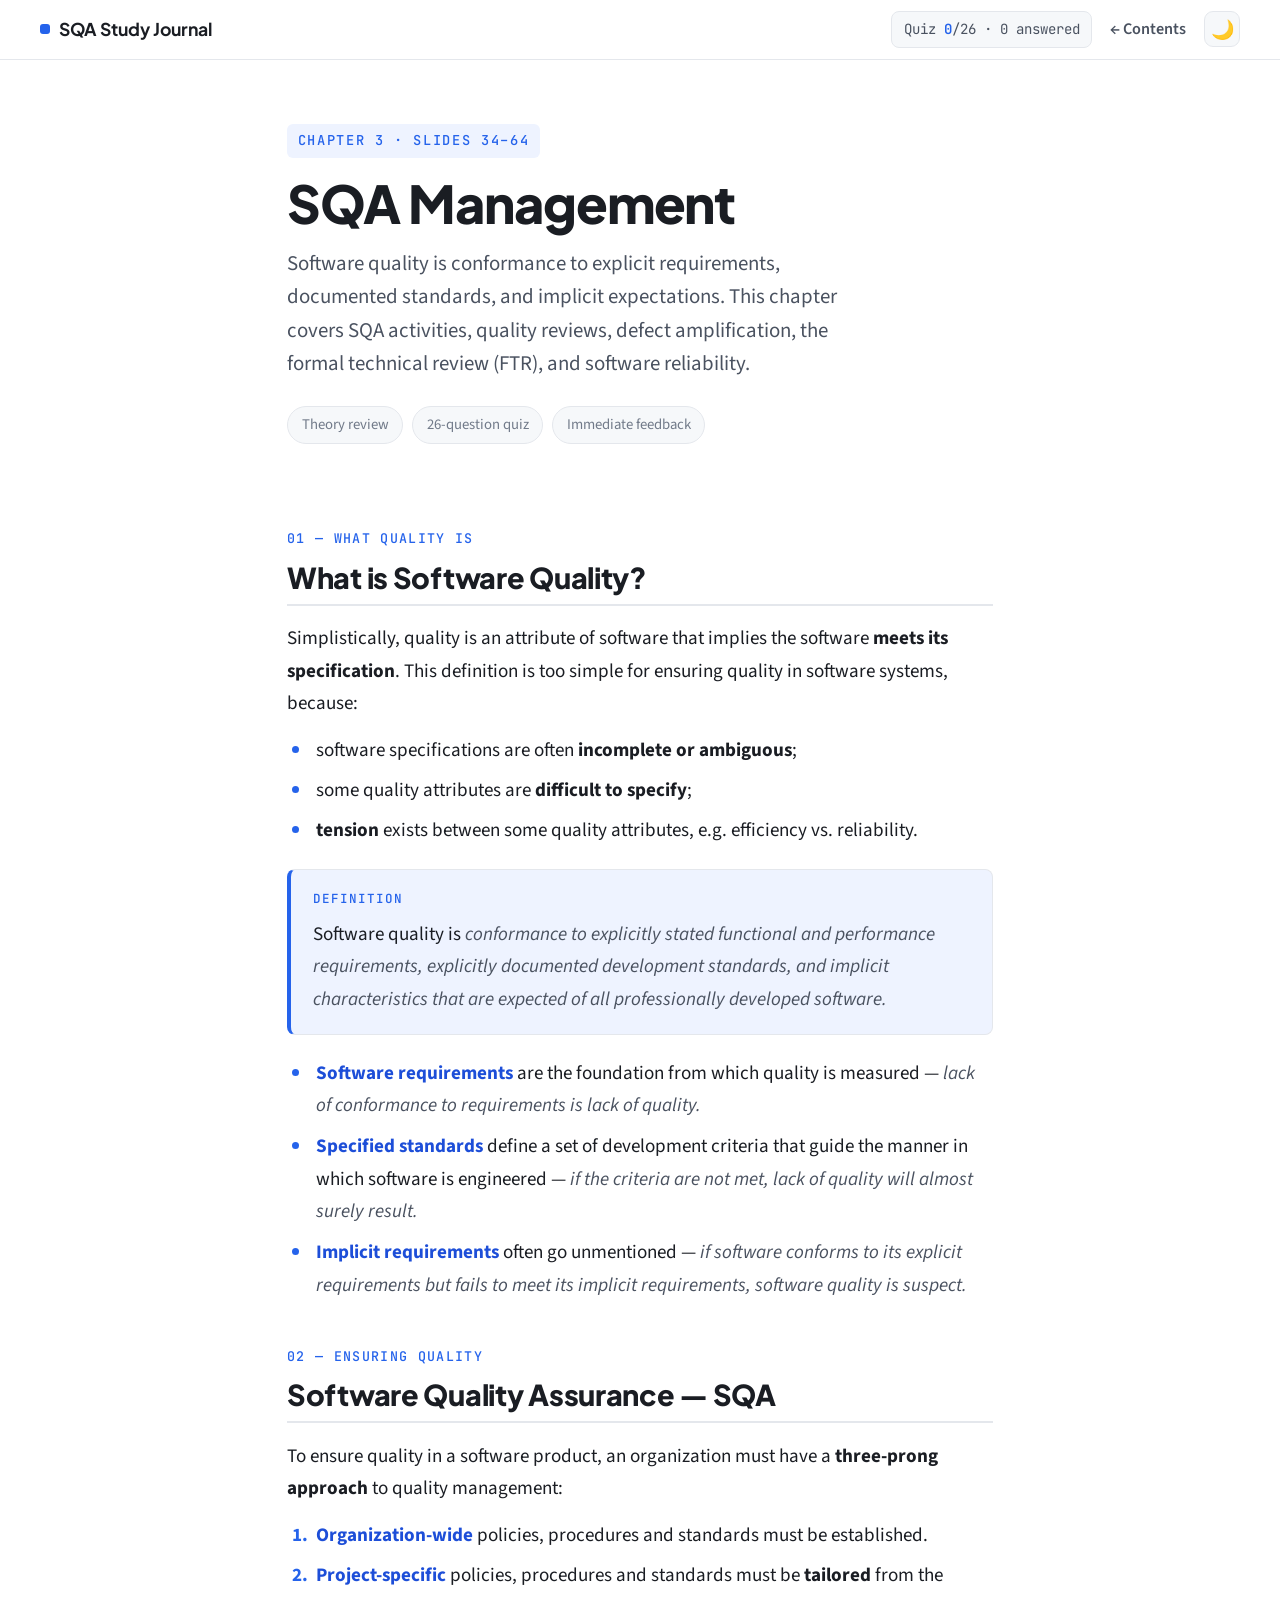
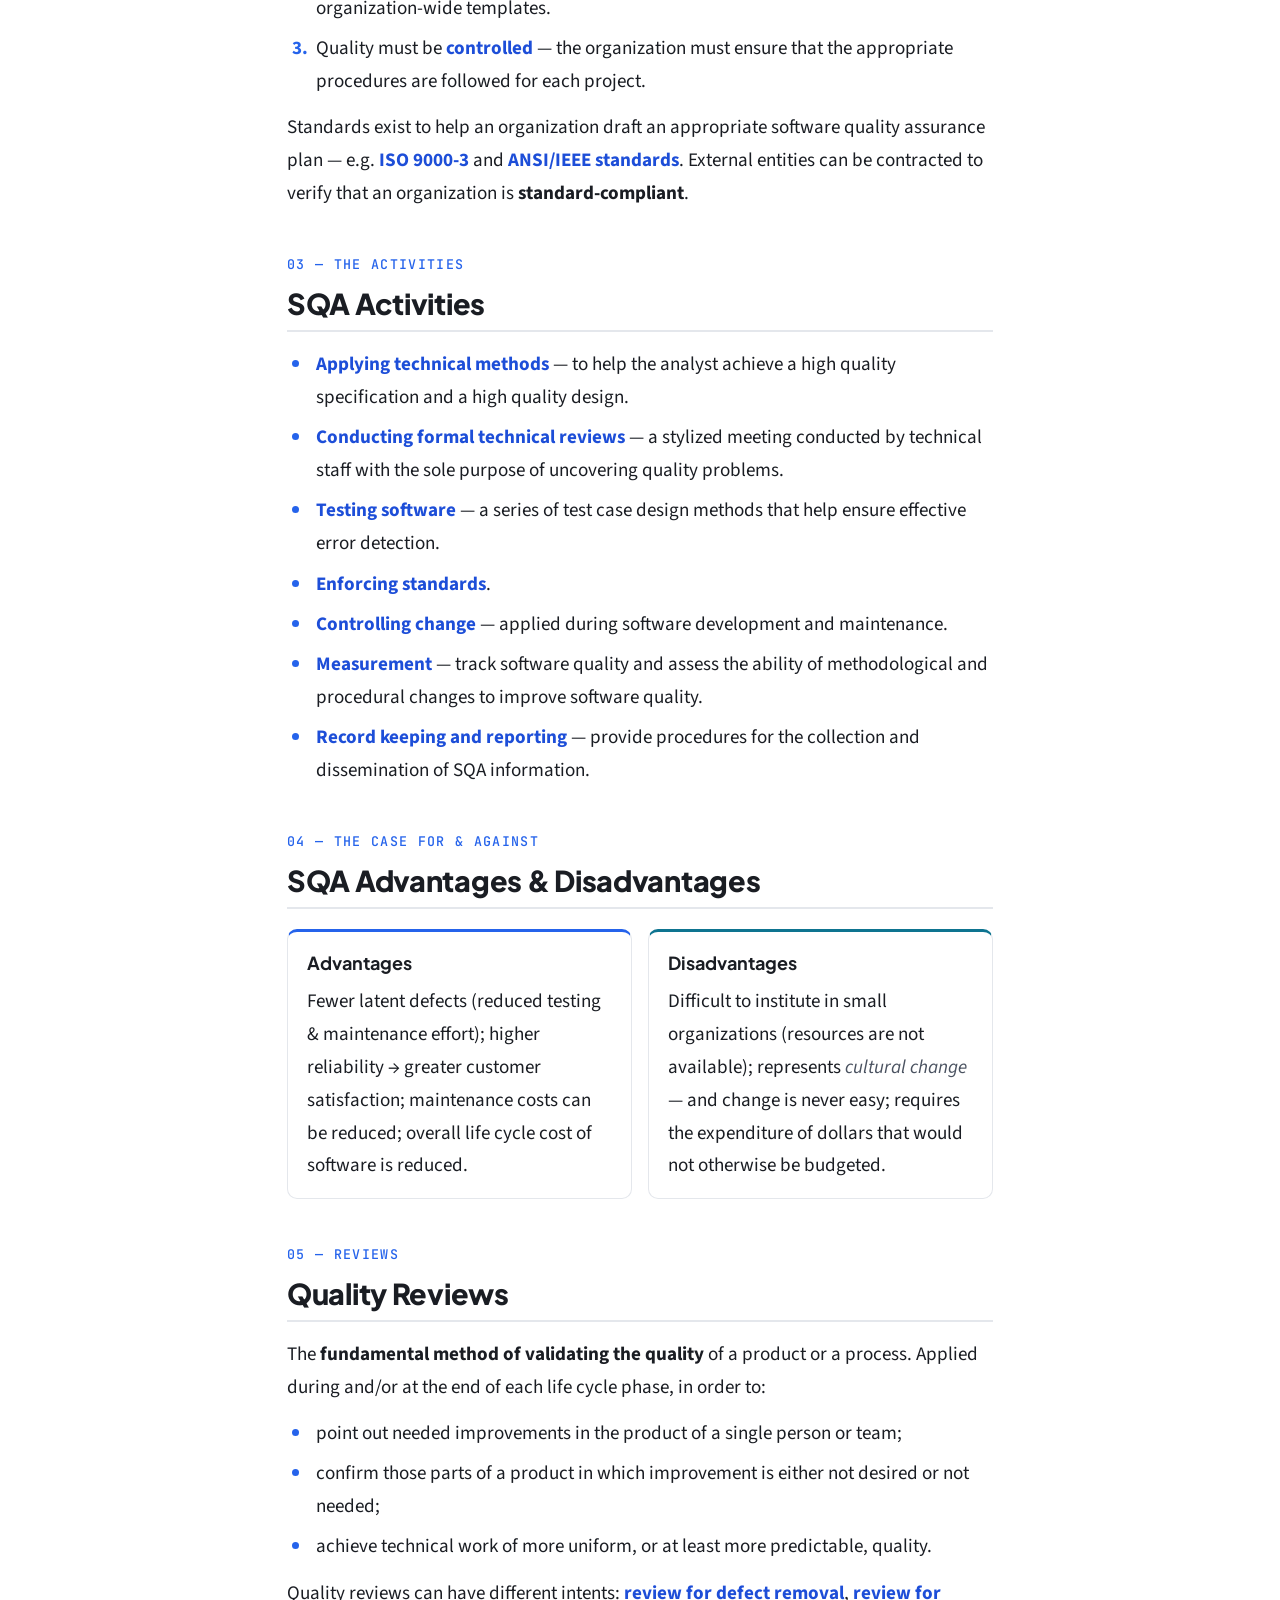
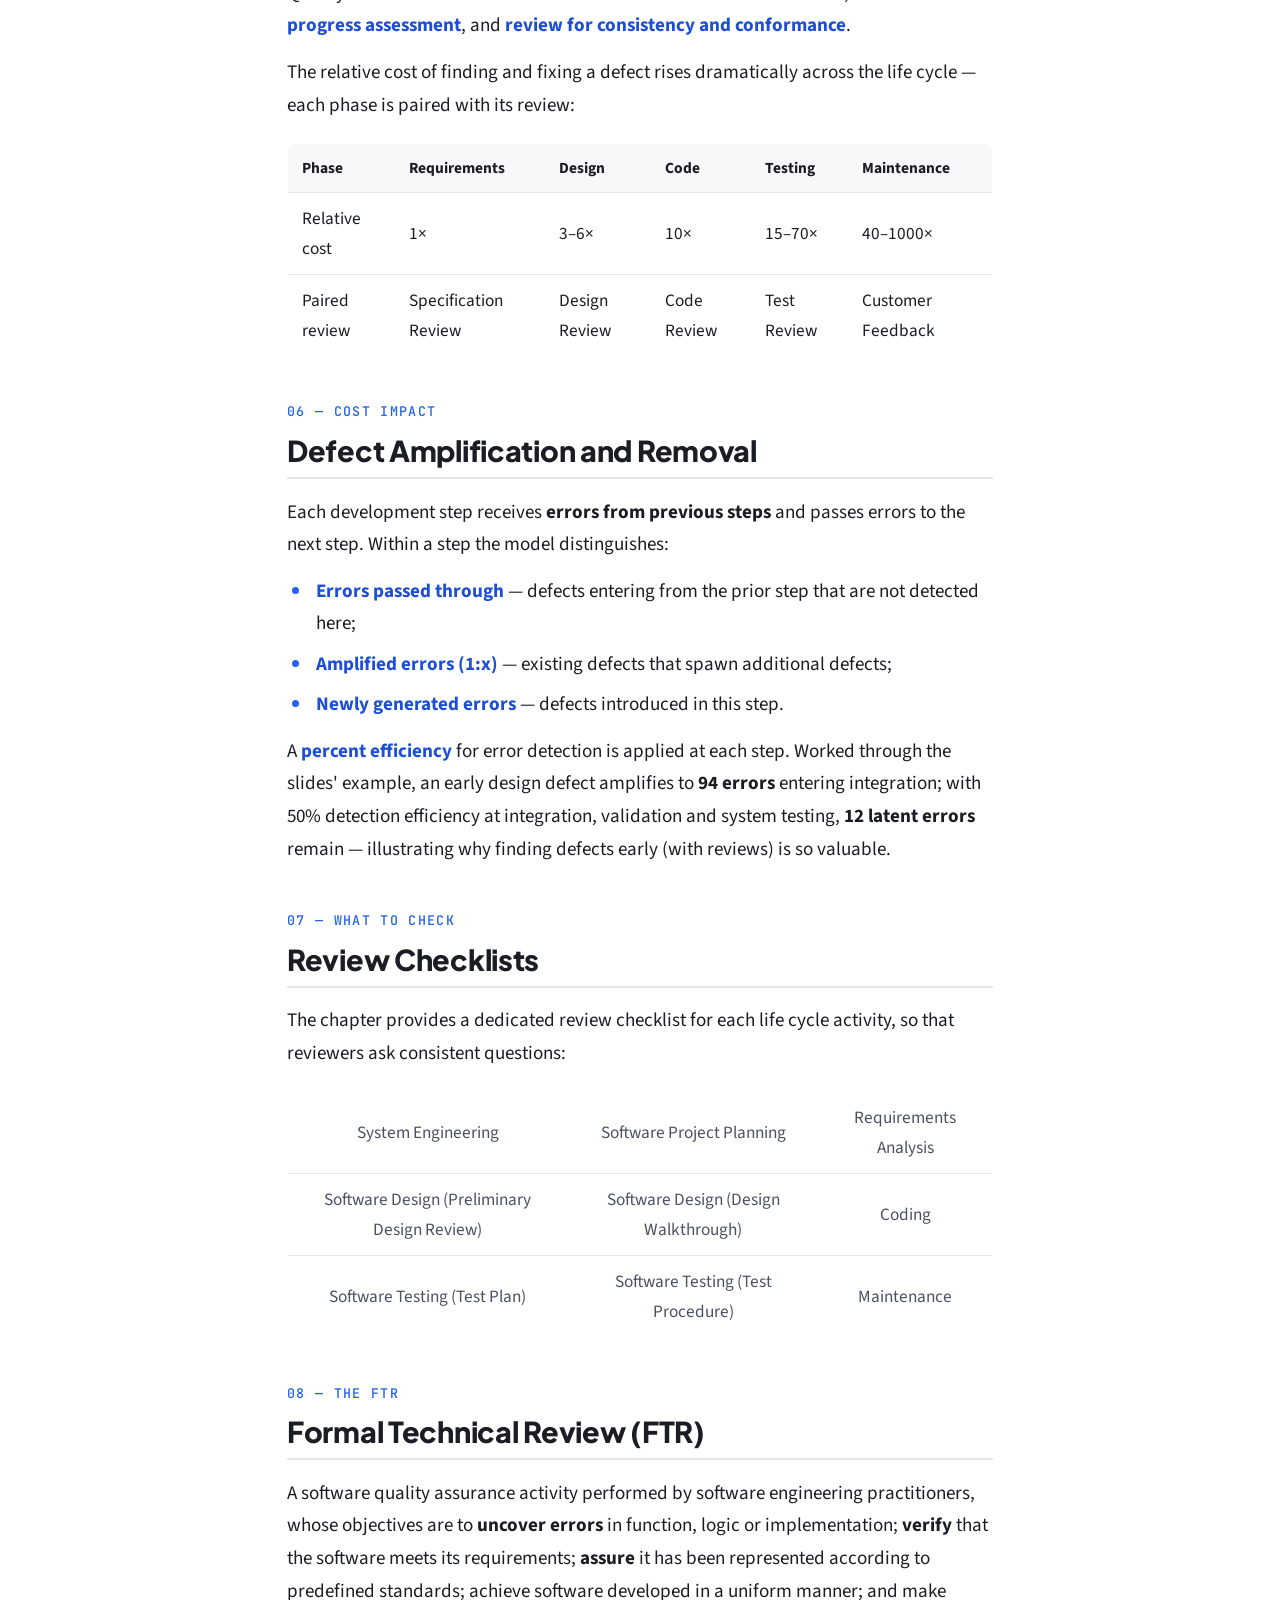
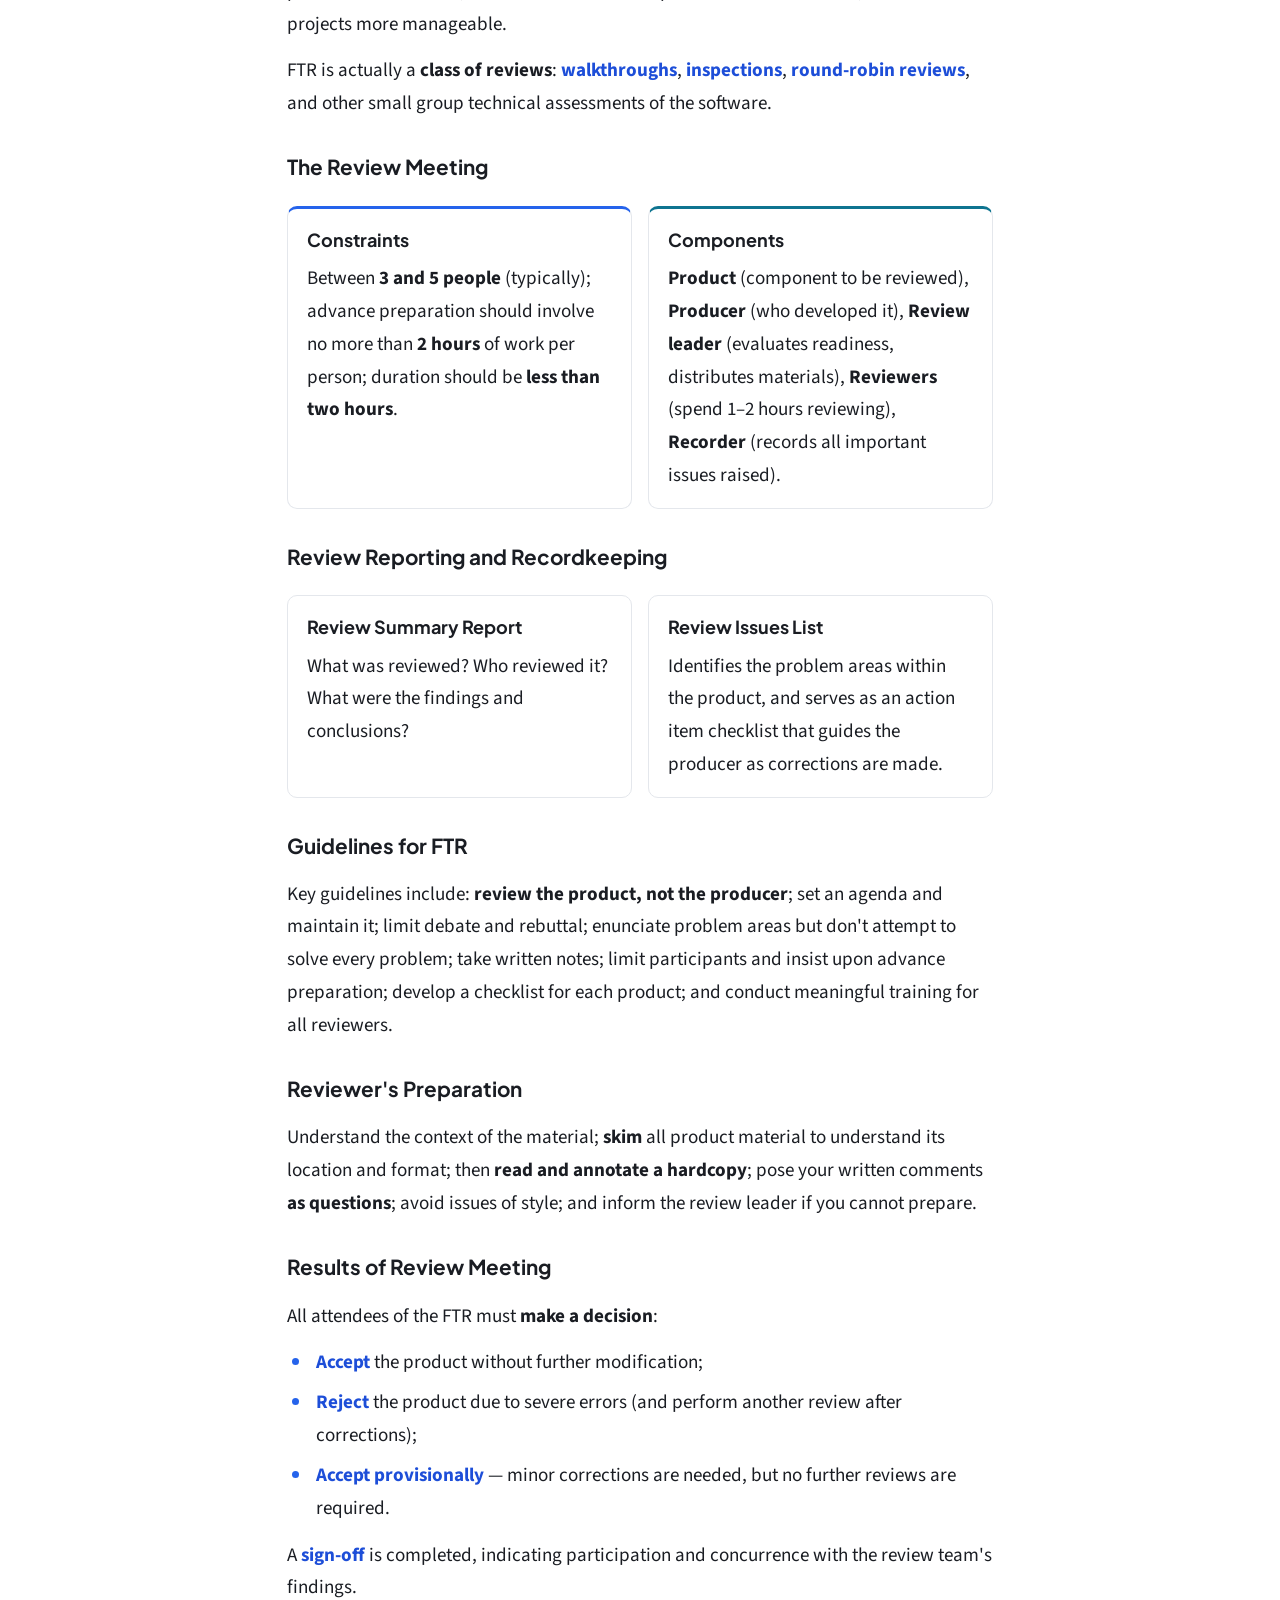
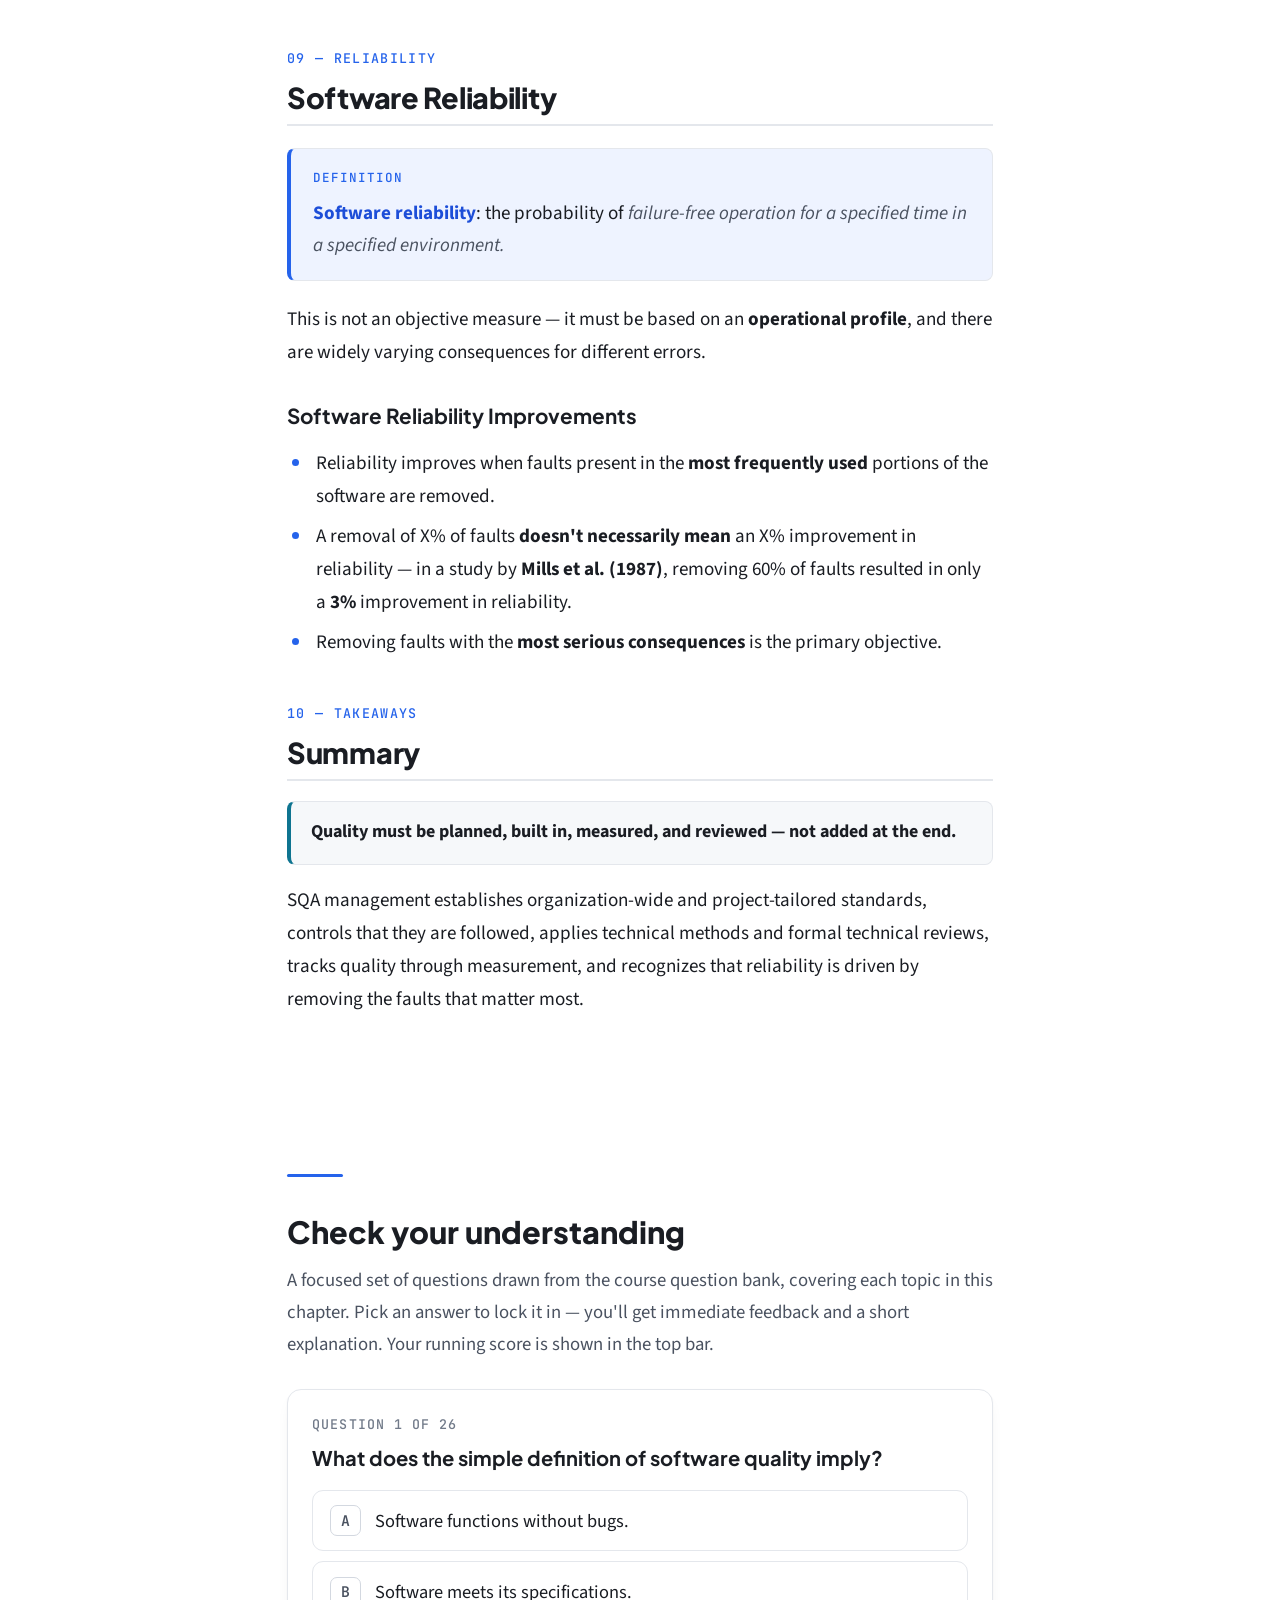
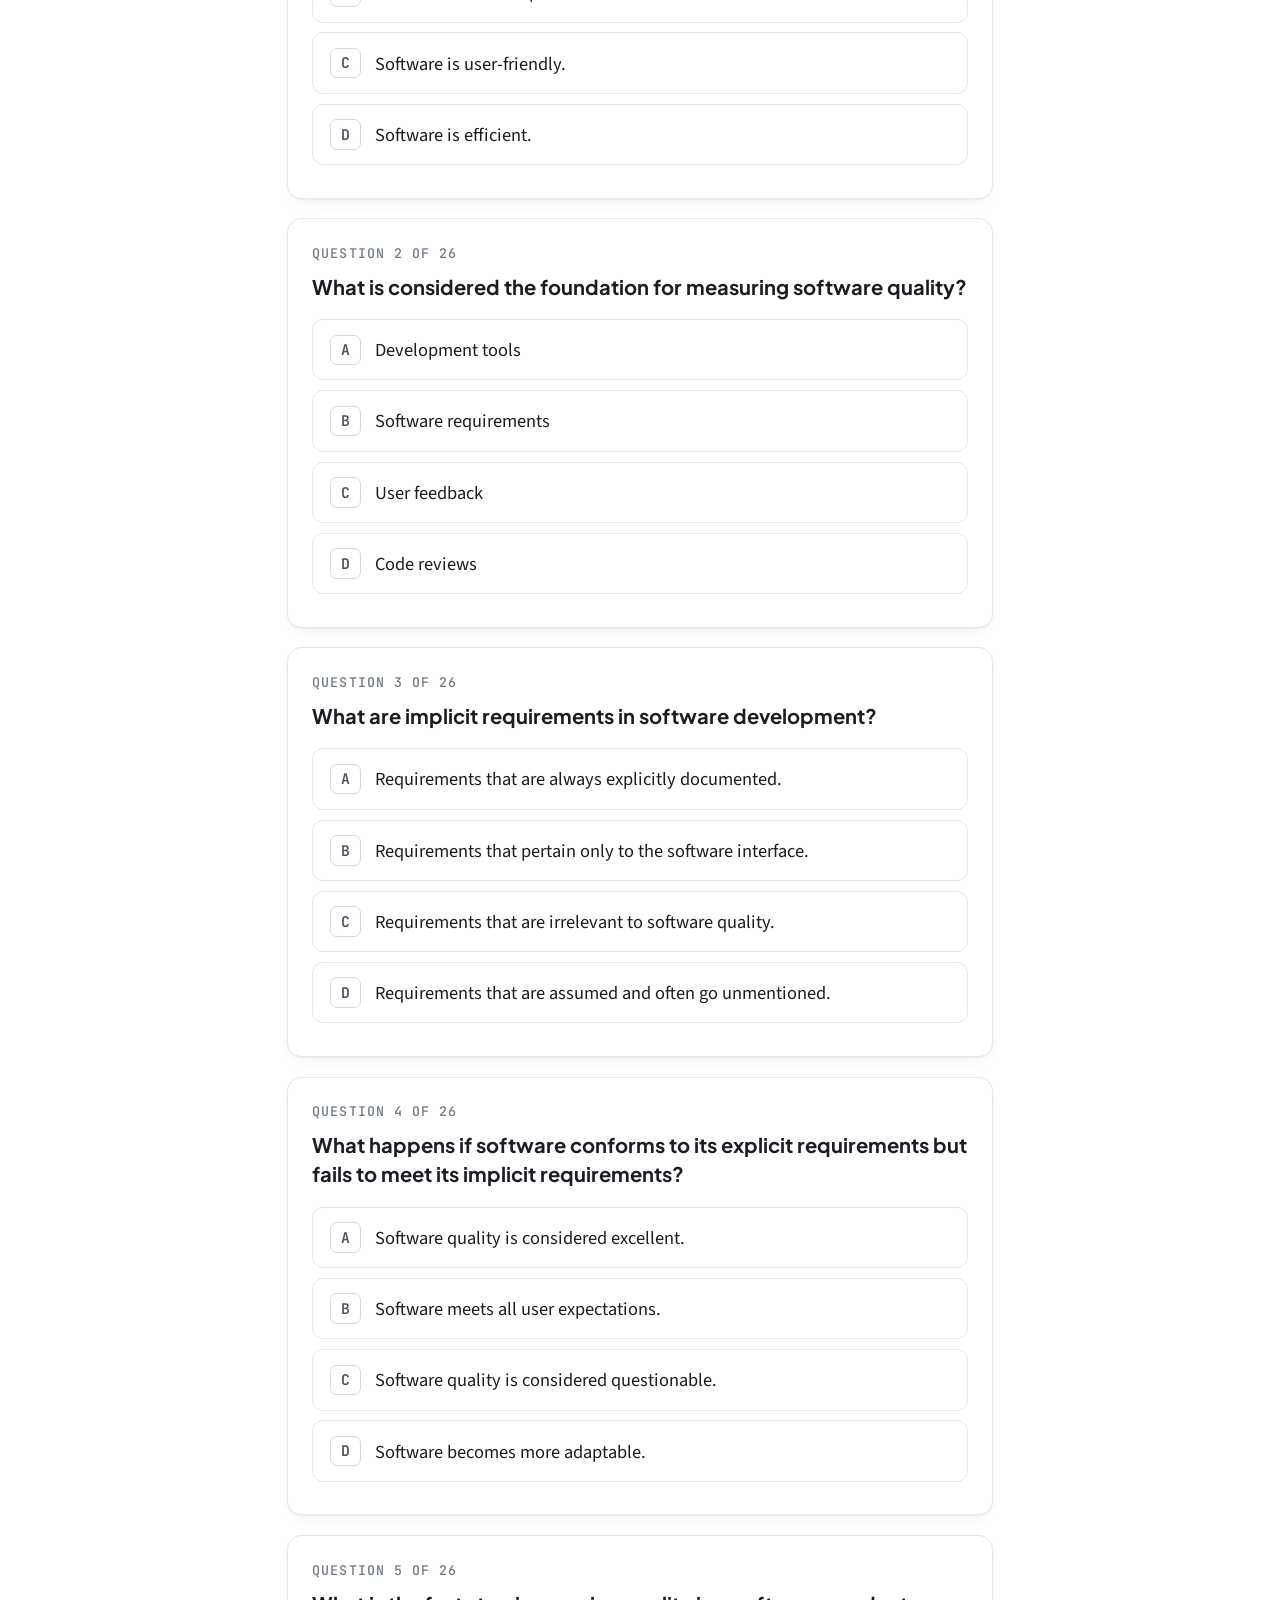
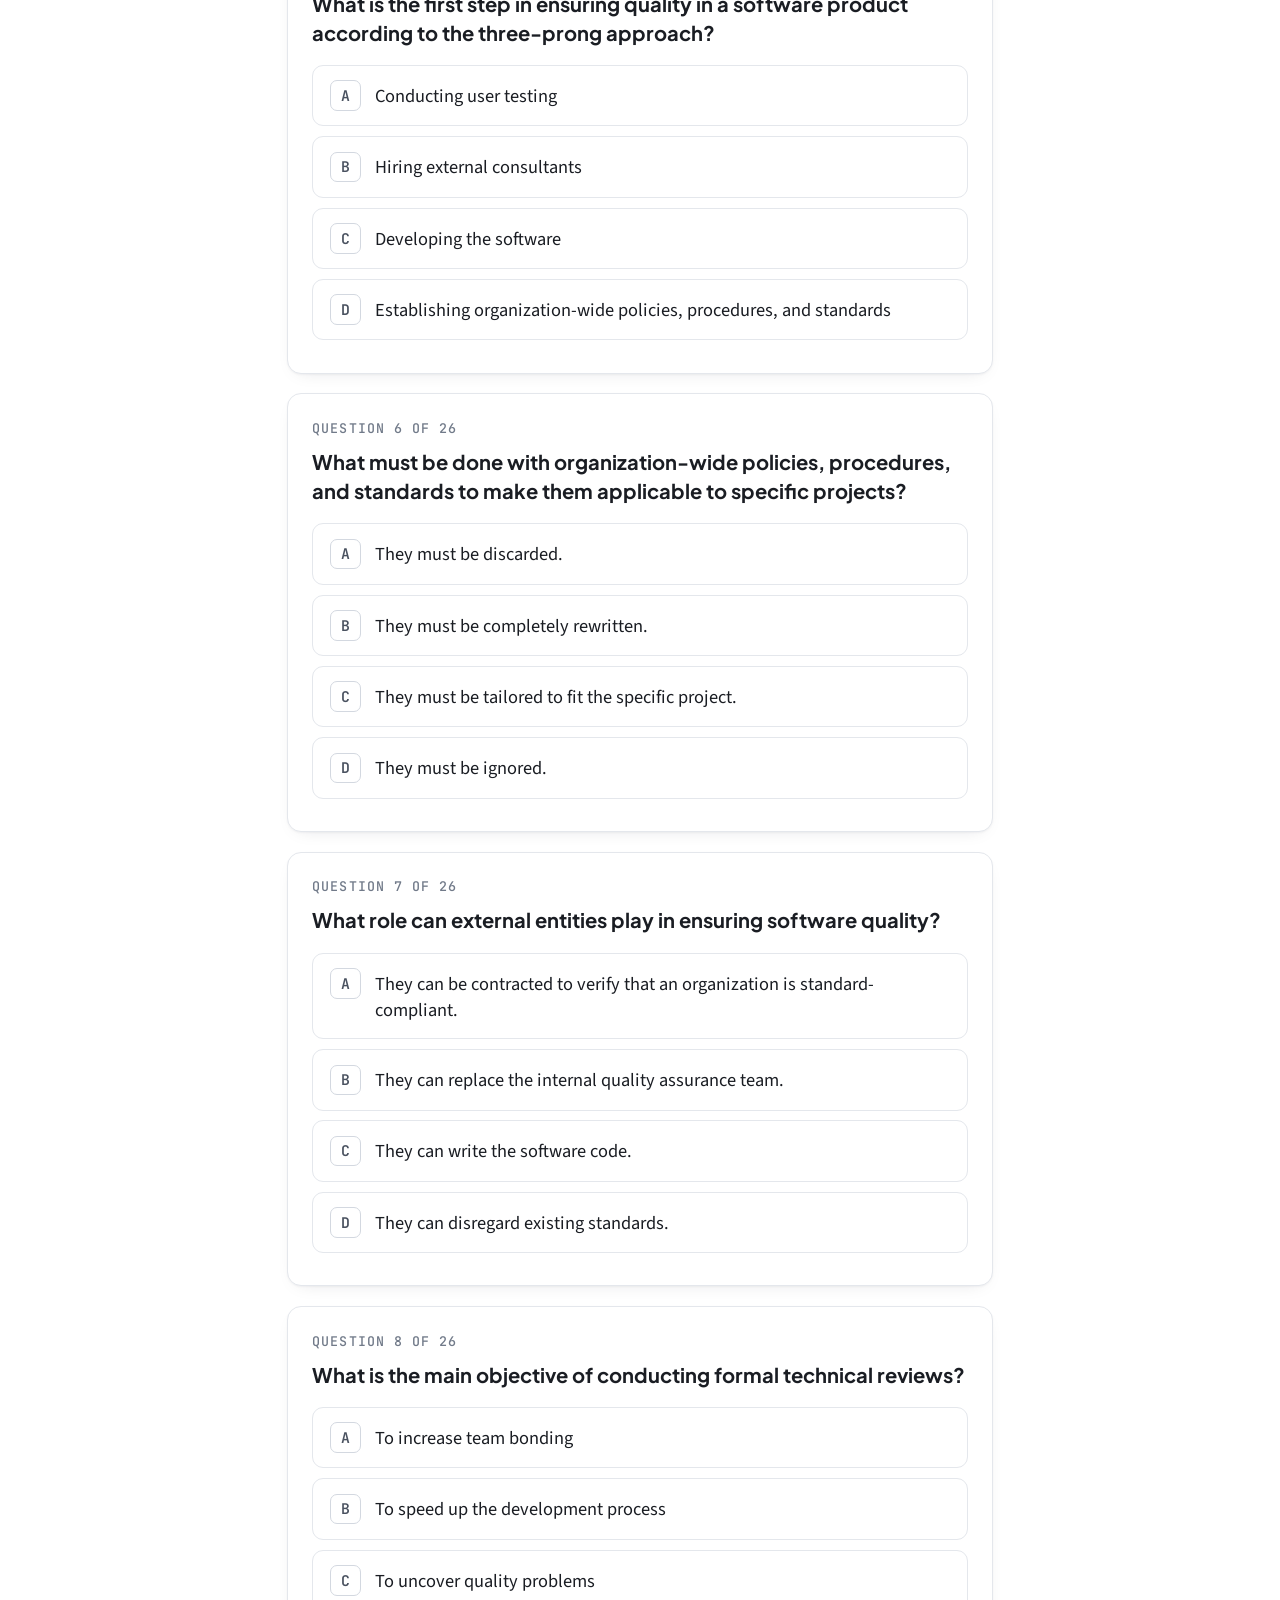
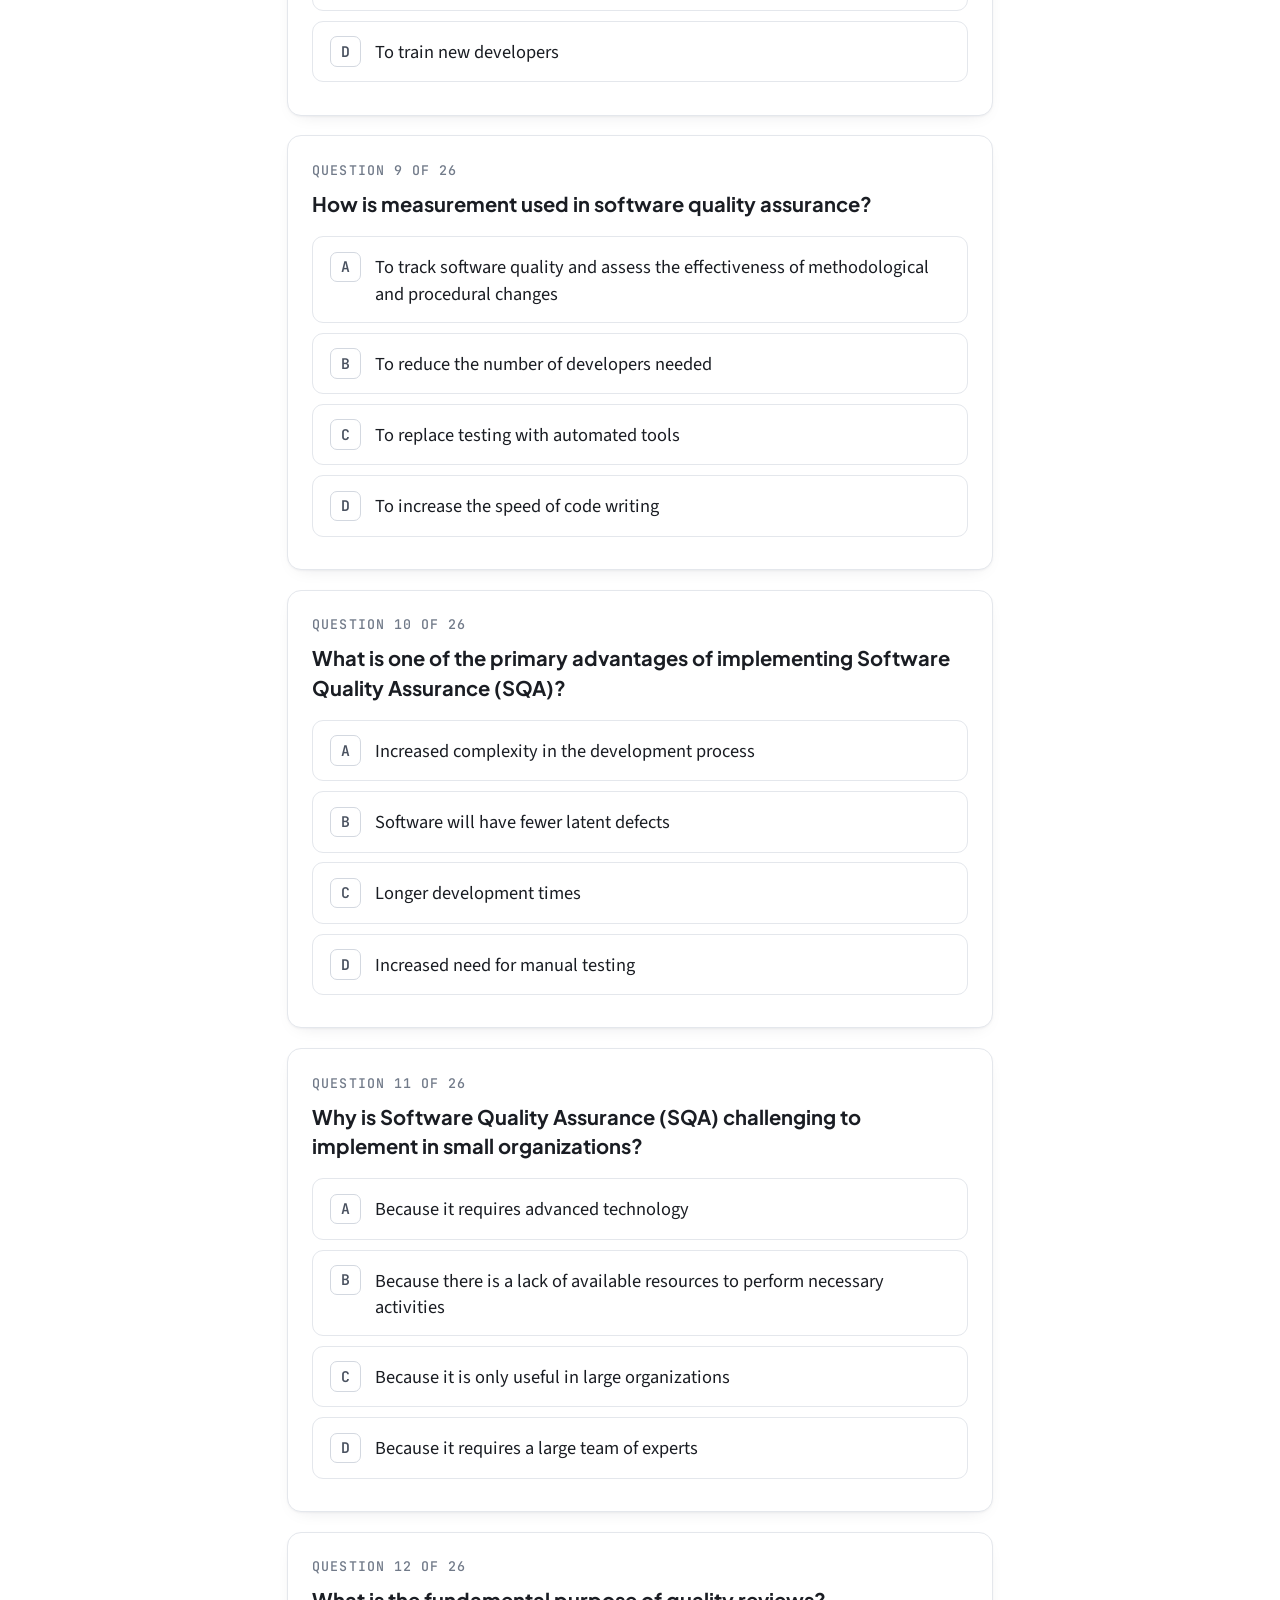
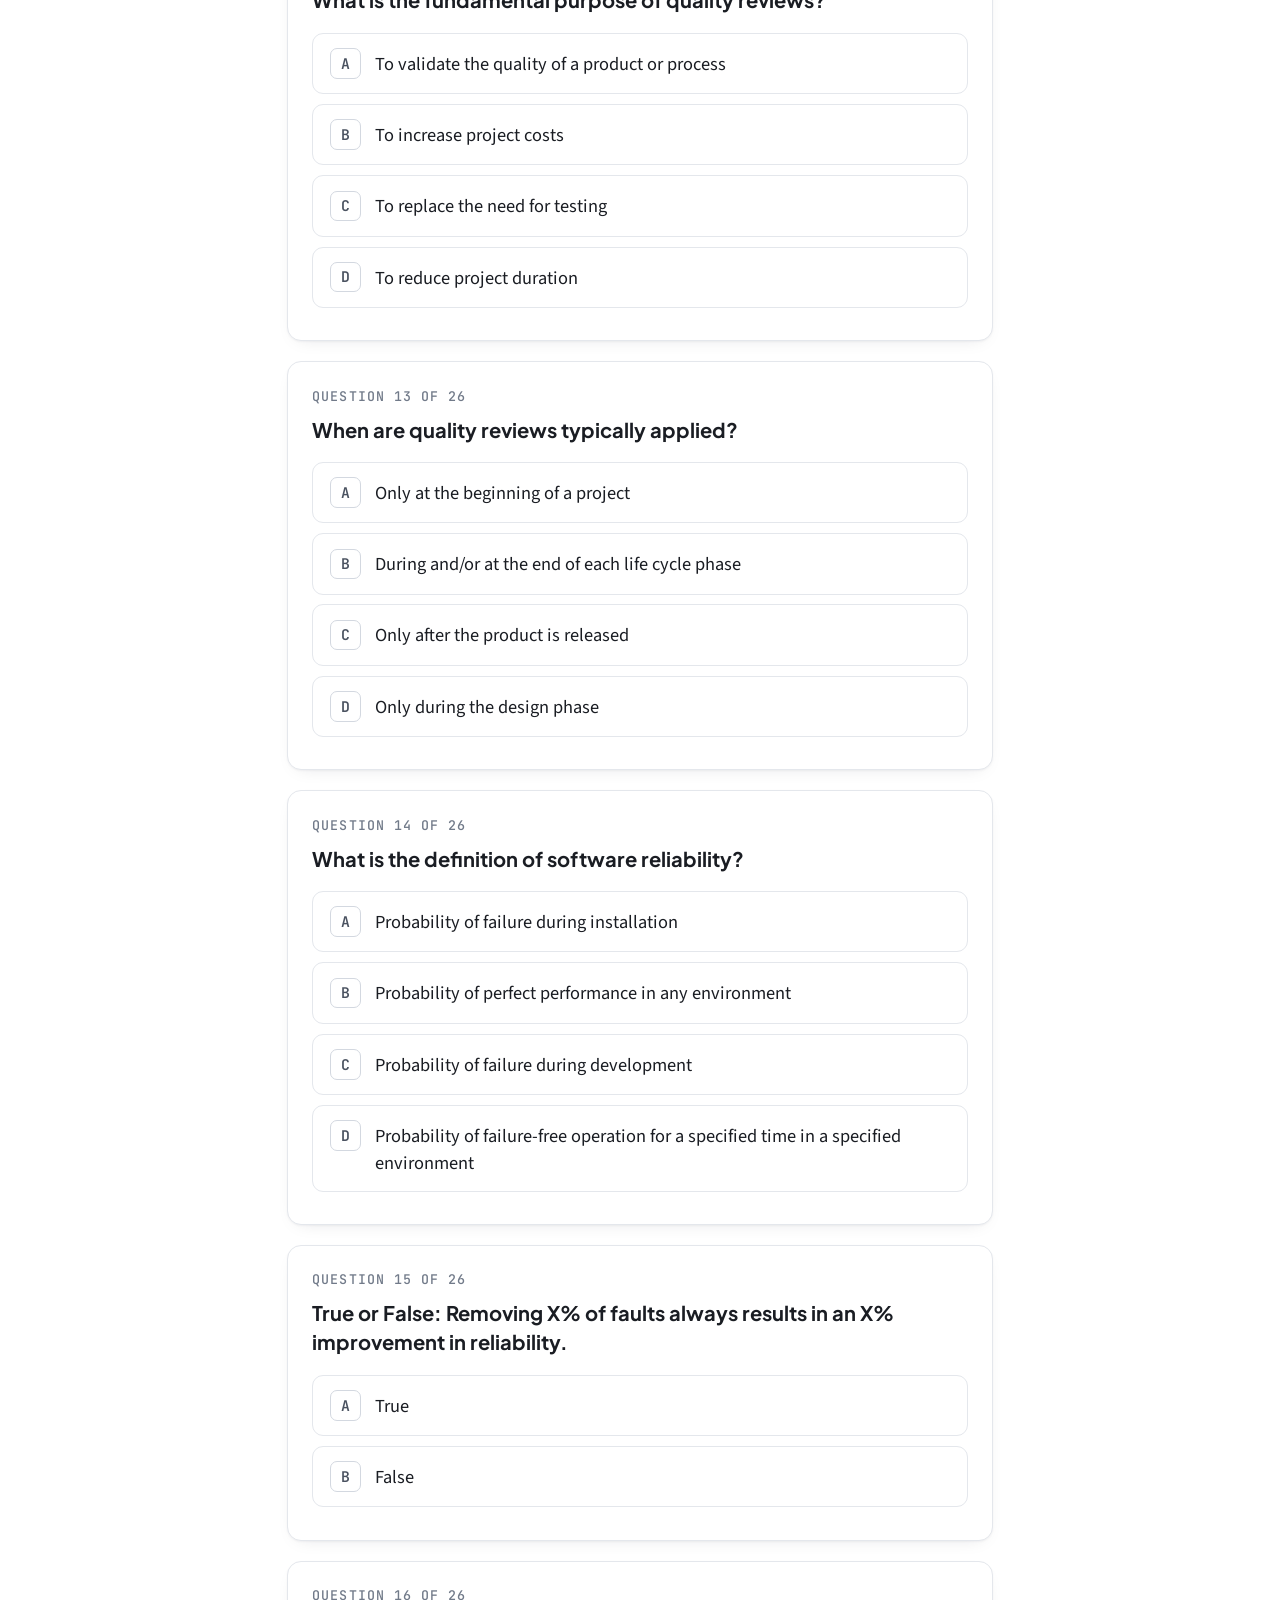
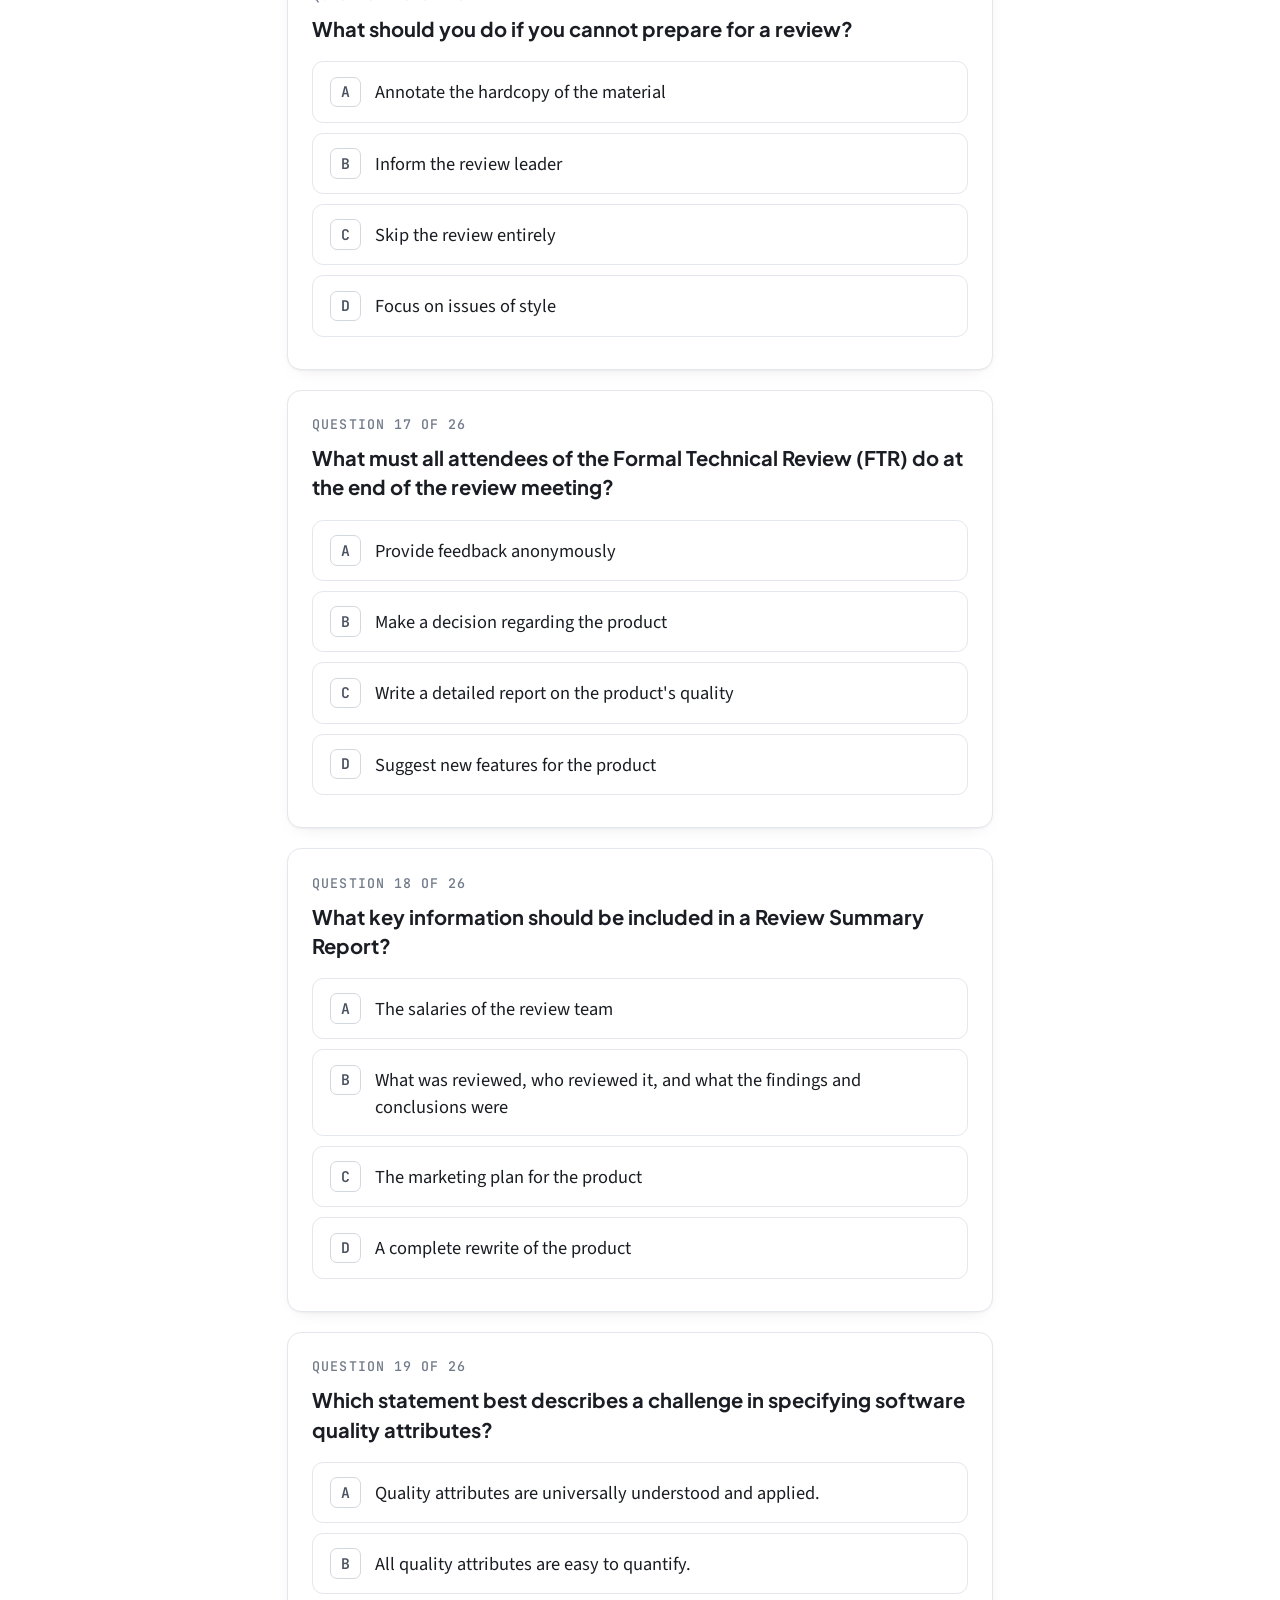
==== commit d5b0990f: "Tighten theory and expand quizzes (131->190 questions)" ====
--- a/chapter-03-sqa-management.html
+++ b/chapter-03-sqa-management.html
@@ -26,15 +26,13 @@
   <section class="hero reveal">
     <p class="eyebrow">Chapter 3 · Slides 34–64</p>
     <h1>SQA Management</h1>
-    <p class="lede">Software quality is conformance to explicitly stated functional and
-       performance requirements, documented development standards, and the implicit
-       characteristics expected of professionally developed software. This chapter
-       reviews what software quality is, the SQA activities that ensure it, quality
+    <p class="lede">Software quality is conformance to explicit requirements, documented
+       standards, and implicit expectations. This chapter covers SQA activities, quality
        reviews, defect amplification, the formal technical review (FTR), and software
        reliability.</p>
     <div class="meta">
       <span>Theory review</span>
-      <span>18-question quiz</span>
+      <span>26-question quiz</span>
       <span>Immediate feedback</span>
     </div>
   </section>
@@ -477,6 +475,94 @@
       ],
       answer: 1,
       explain: "The Review Summary Report answers: <strong>What was reviewed? Who reviewed it? What were the findings and conclusions?</strong>"
+    },
+    {
+      q: "Which statement best describes a challenge in specifying software quality attributes?",
+      options: [
+        "Quality attributes are universally understood and applied.",
+        "All quality attributes are easy to quantify.",
+        "Some quality attributes are difficult to specify due to their abstract nature.",
+        "Quality attributes have no impact on software performance."
+      ],
+      answer: 2,
+      explain: "The slides note that <strong>some quality attributes are difficult to specify</strong> — one reason the simple “meets its specification” definition is inadequate."
+    },
+    {
+      q: "What does the tension between software quality attributes like efficiency and reliability suggest?",
+      options: [
+        "Software can be both efficient and reliable without compromise.",
+        "Improving one attribute may negatively impact another.",
+        "All quality attributes can be maximized simultaneously.",
+        "Software development does not require trade-offs."
+      ],
+      answer: 1,
+      explain: "<strong>Tension exists between some quality attributes</strong> (e.g. efficiency vs. reliability) — improving one may come at the expense of another."
+    },
+    {
+      q: "What do specified standards define in software development?",
+      options: [
+        "A set of testing procedures.",
+        "A guide for software design.",
+        "Development criteria that guide software engineering.",
+        "The user interface layout."
+      ],
+      answer: 2,
+      explain: "Specified standards define <strong>a set of development criteria that guide the manner in which software is engineered</strong>."
+    },
+    {
+      q: "Why do standards exist in the context of software quality assurance?",
+      options: [
+        "To limit innovation in software development",
+        "To make software development more expensive",
+        "To confuse the development team",
+        "To help an organization draft an appropriate software quality assurance plan"
+      ],
+      answer: 3,
+      explain: "Standards exist <strong>to help an organization draft an appropriate software quality assurance plan</strong> (e.g. ISO 9000-3, ANSI/IEEE)."
+    },
+    {
+      q: "What is the purpose of applying technical methods during software development?",
+      options: [
+        "To reduce development costs",
+        "To help the analyst achieve a high-quality specification and design",
+        "To minimize user involvement",
+        "To automate the coding process"
+      ],
+      answer: 1,
+      explain: "Applying technical methods helps the analyst <strong>achieve a high quality specification and a high quality design</strong>."
+    },
+    {
+      q: "What impact does SQA have on maintenance costs?",
+      options: [
+        "SQA increases maintenance costs.",
+        "SQA has no impact on maintenance costs.",
+        "SQA can reduce maintenance costs.",
+        "SQA only affects development costs."
+      ],
+      answer: 2,
+      explain: "Among the SQA advantages: <strong>maintenance costs can be reduced.</strong>"
+    },
+    {
+      q: "Which statement is correct about software reliability improvements?",
+      options: [
+        "Removing any faults will result in a proportional improvement in reliability.",
+        "Software reliability improves only when all faults are removed.",
+        "Removing faults in the most critical areas is more important than the quantity of faults removed.",
+        "A 60% fault removal always results in a 60% reliability improvement."
+      ],
+      answer: 2,
+      explain: "Reliability improves when faults in the most frequently used portions are removed, and <strong>removing faults with the most serious consequences is the primary objective</strong> — quality matters more than quantity."
+    },
+    {
+      q: "What is a sign-off in the context of the review meeting?",
+      options: [
+        "A final report summarizing the review",
+        "An approval process that requires the manager's signature",
+        "A document indicating participation and concurrence with the review team's findings",
+        "A record of all the errors found during the review"
+      ],
+      answer: 2,
+      explain: "A sign-off is completed <strong>indicating participation and concurrence with the review team's findings</strong>."
     }
   ]
 };
